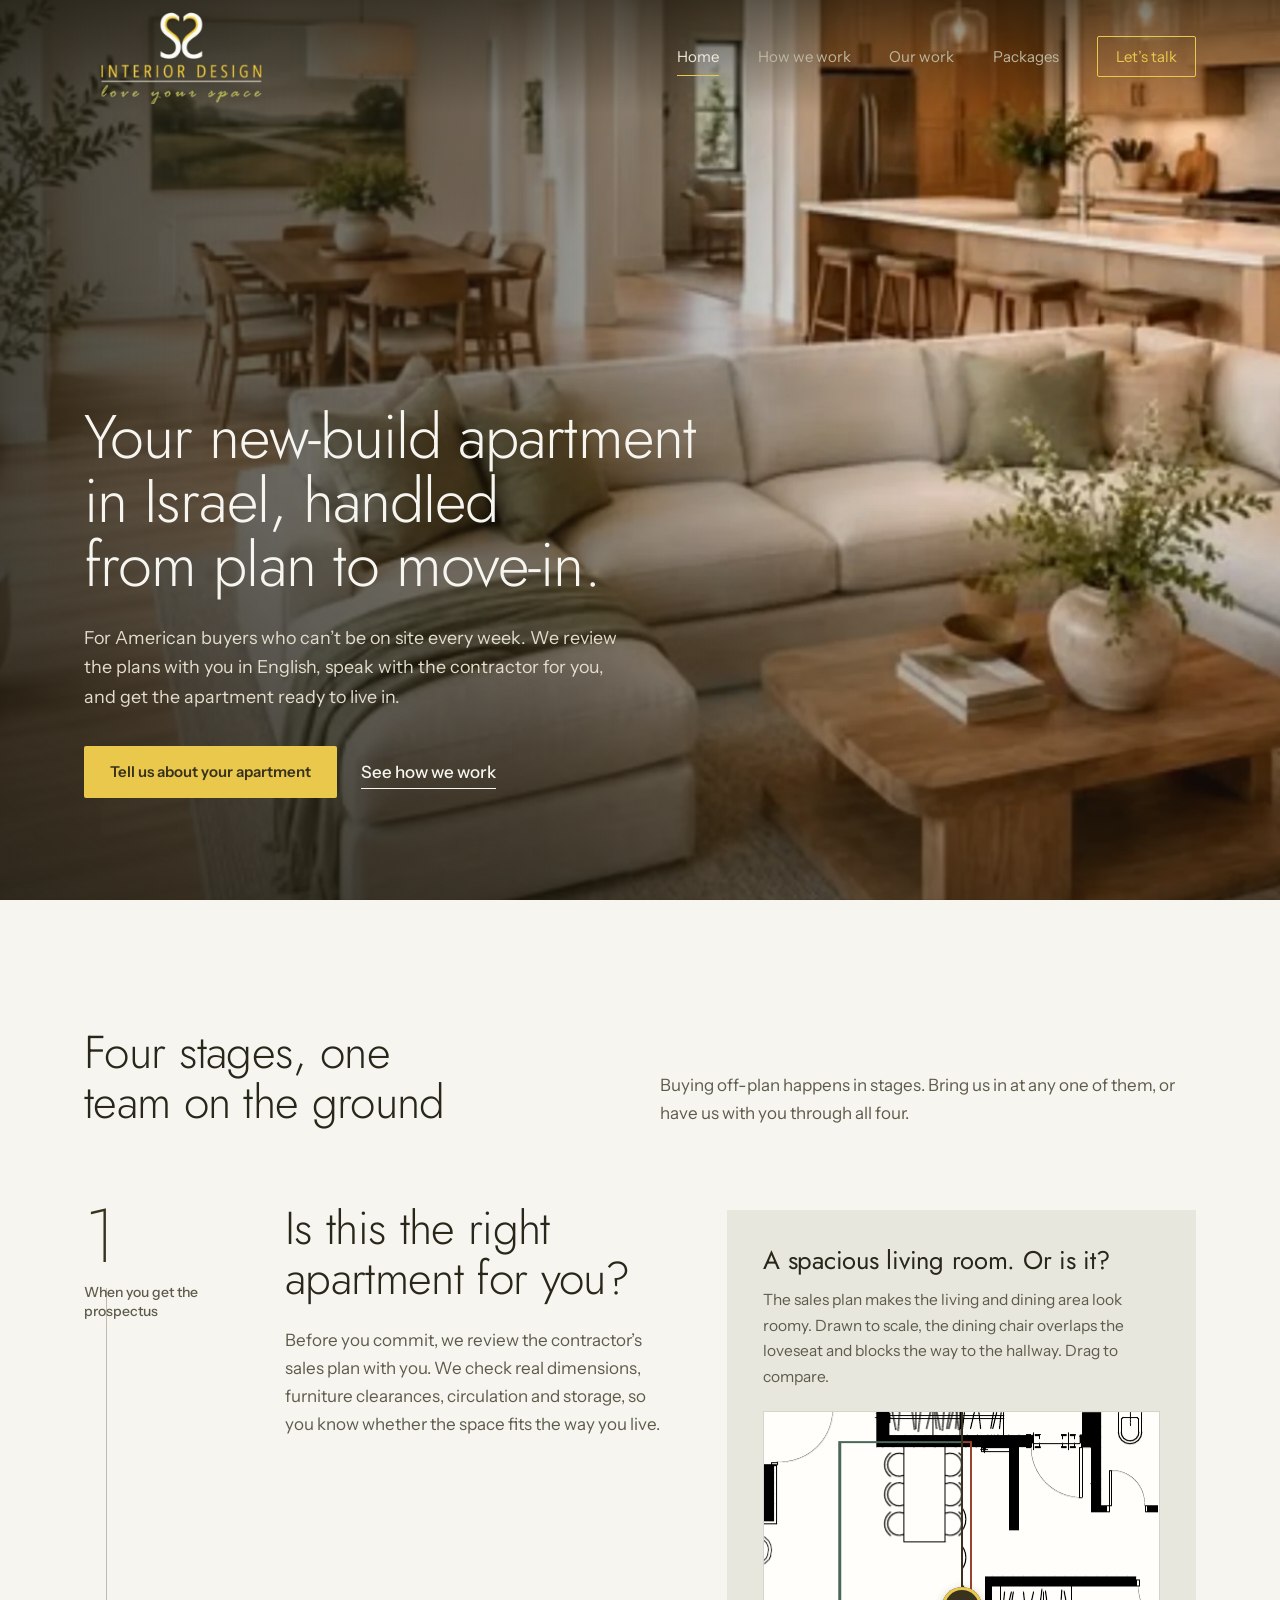
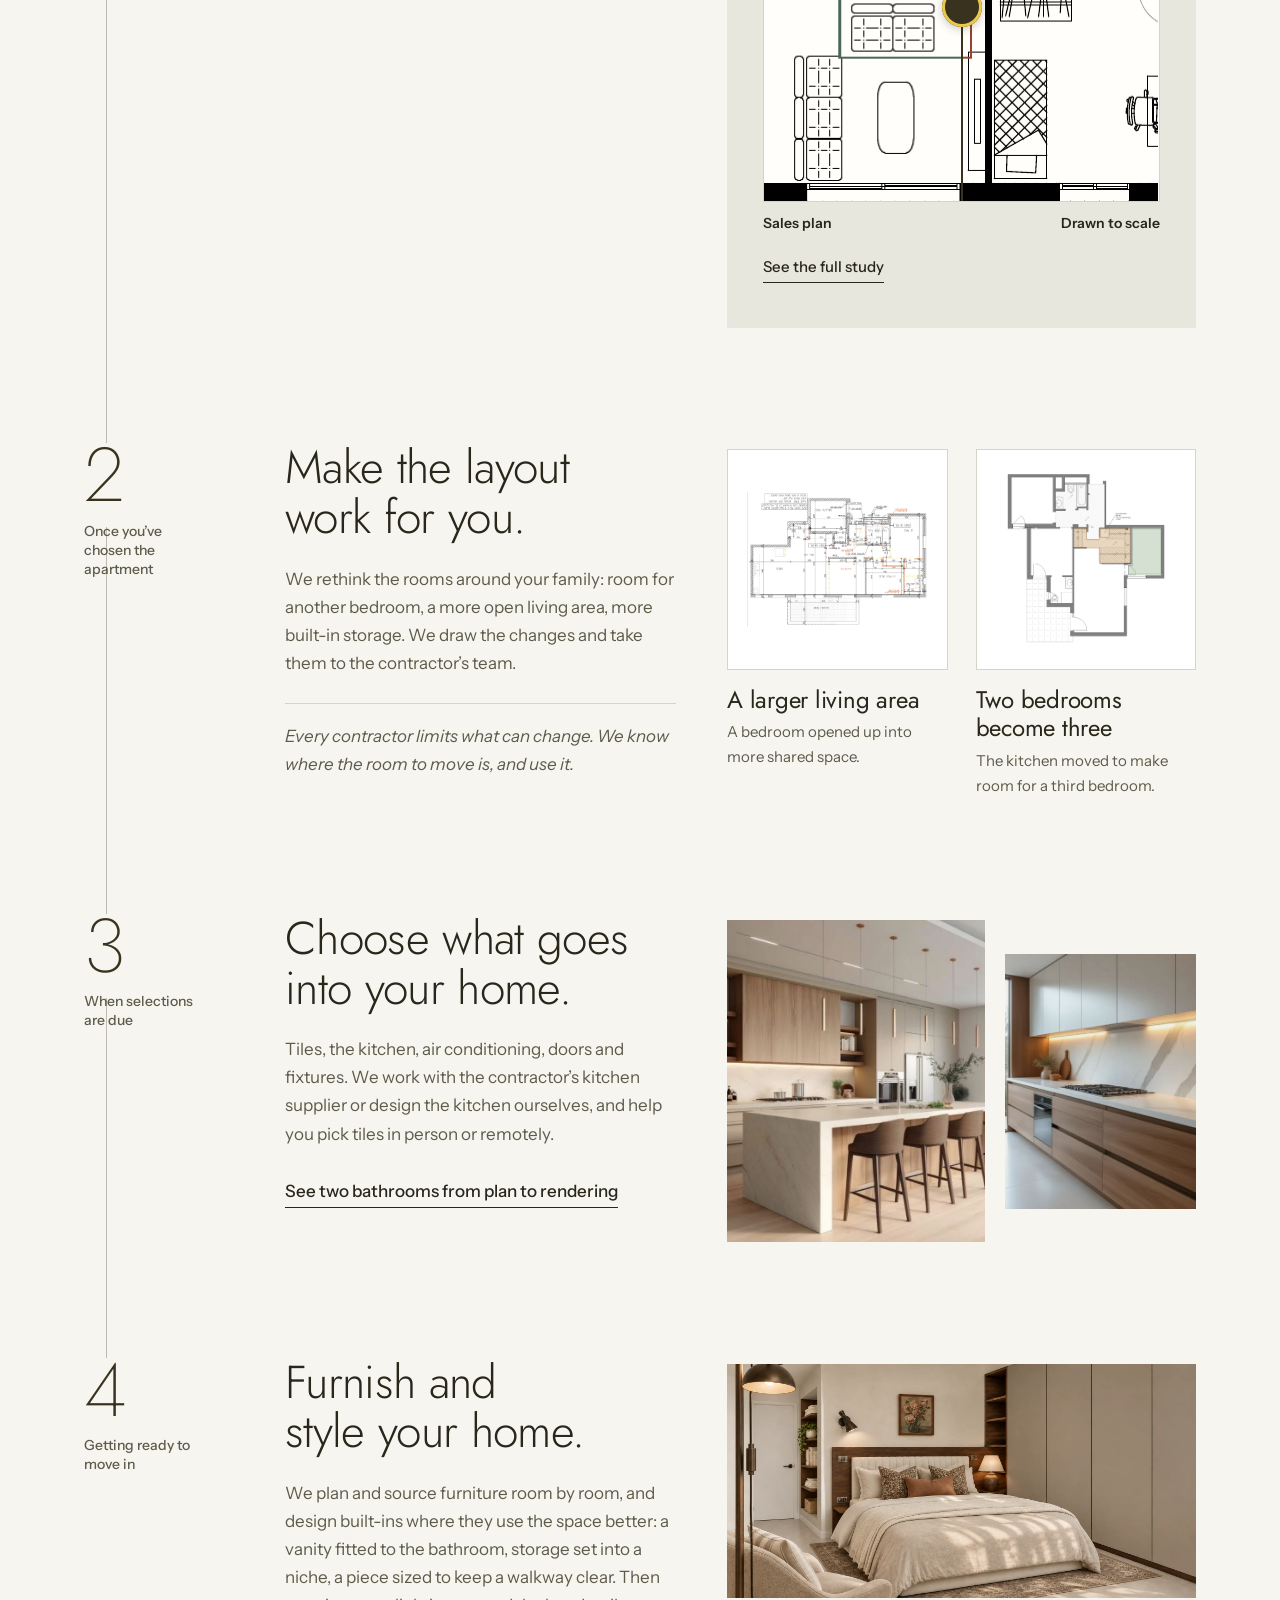
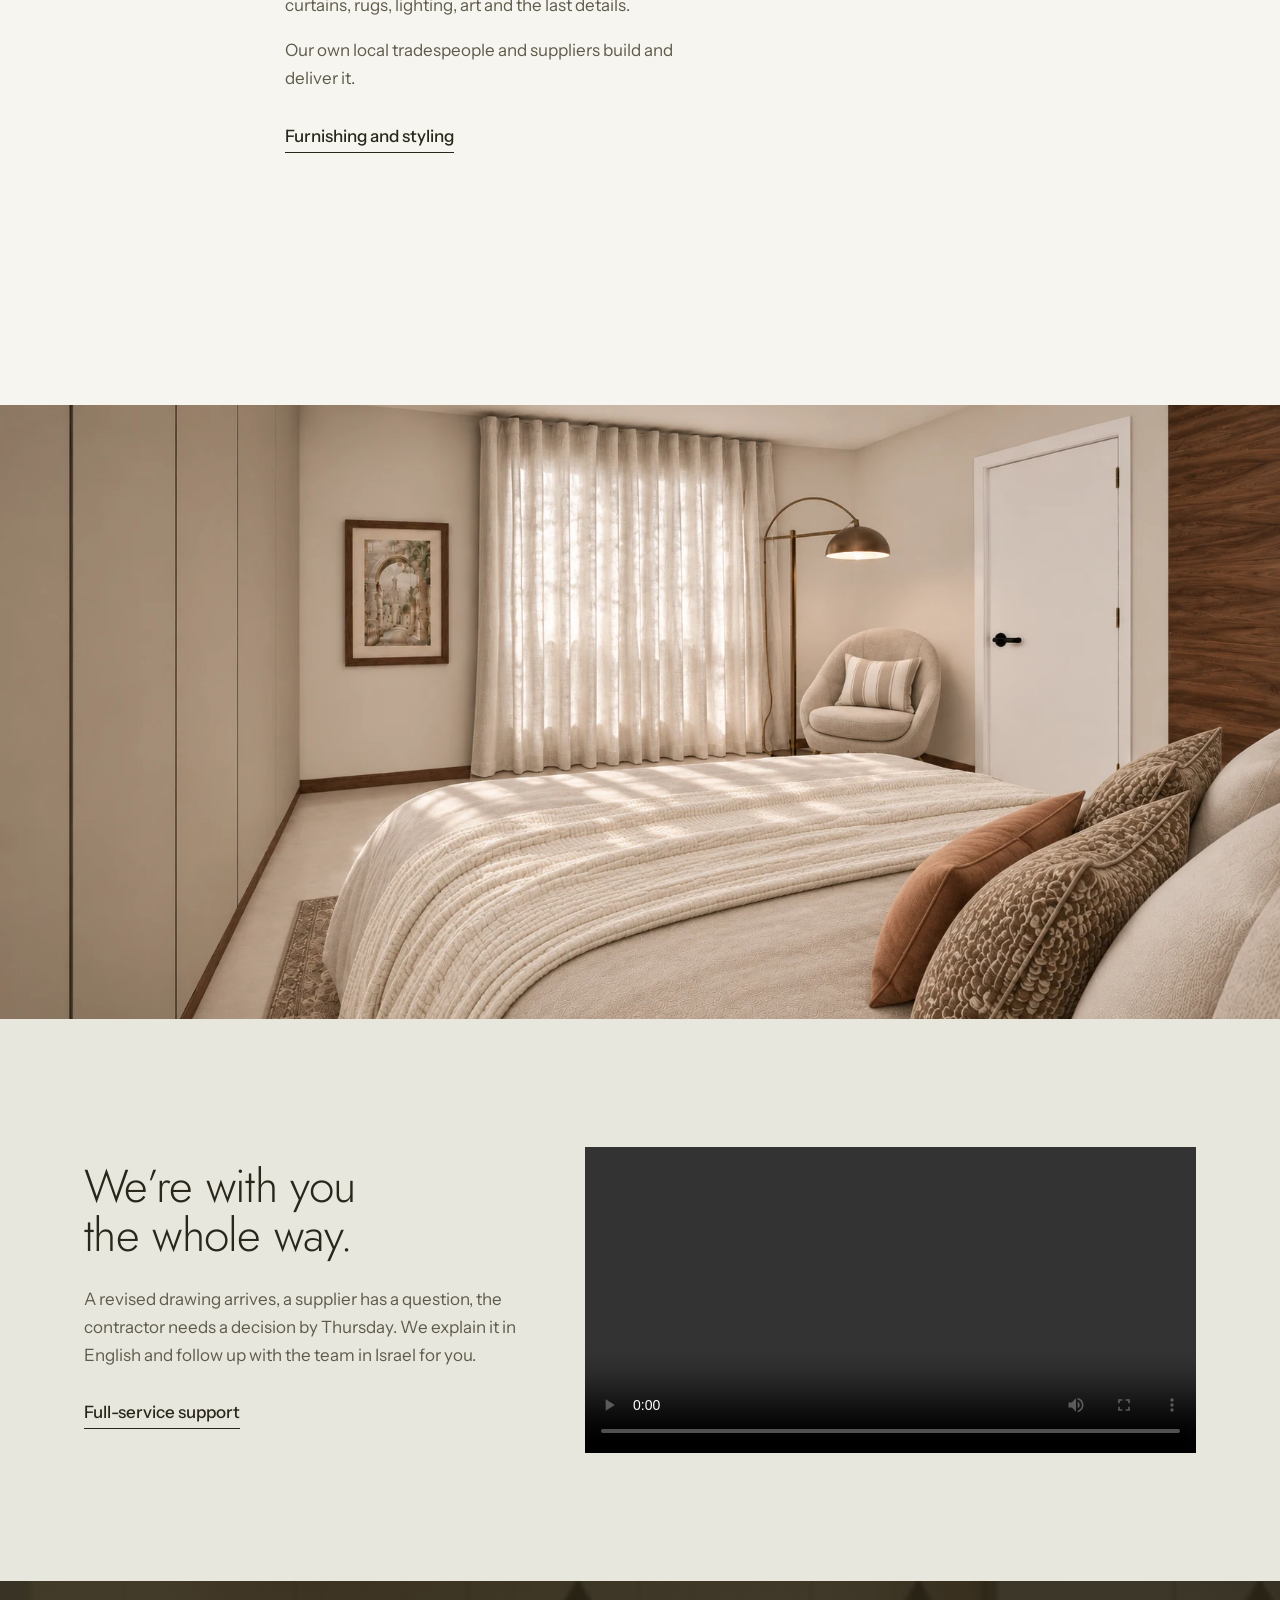
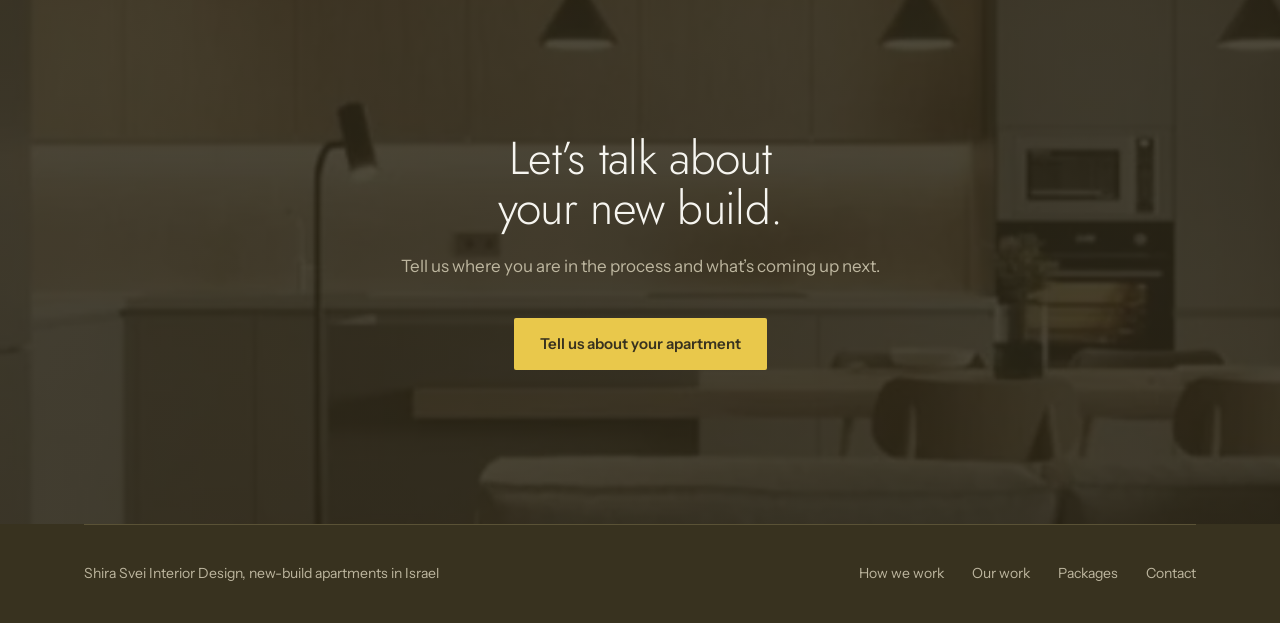
==== site/index.html @ 4e13938a "Add redesigned Shira Svei Interior Design website Static multi-page site with shared CSS/JS, local i" ====
<!doctype html>
<html lang="en">
<head>
<meta charset="utf-8">
<meta name="viewport" content="width=device-width, initial-scale=1">
<title>Shira Svei Interior Design | New-build apartments in Israel</title>
<meta name="description" content="Design support for American buyers of new-build apartments in Israel: plan review, layout changes, selections and furnishing, in English.">
<meta name="theme-color" content="#38321f">
<meta property="og:title" content="Shira Svei Interior Design | New-build apartments in Israel">
<meta property="og:description" content="Design support for American buyers of new-build apartments in Israel: plan review, layout changes, selections and furnishing, in English.">
<link rel="icon" href="img/logo.png">
<meta property="og:image" content="img/open-living.webp">
<link rel="preconnect" href="https://fonts.googleapis.com">
<link rel="preconnect" href="https://fonts.gstatic.com" crossorigin>
<link href="https://fonts.googleapis.com/css2?family=Jost:wght@200;300;400&family=Instrument+Sans:wght@400;500;600&display=swap" rel="stylesheet">
<link rel="stylesheet" href="css/site.css">
</head>
<body>
<a class="skip" href="#main">Skip to content</a>
<header class="top over">
  <div class="wrap">
    <a class="brand" href="index.html" aria-label="Shira Svei Interior Design, home">
      <img src="img/logo.png" alt="Shira Svei Interior Design: love your space" width="936" height="460">
    </a>
    <nav class="nav" aria-label="Main">
      <button class="menu-btn" type="button" aria-expanded="false" aria-controls="menu">Menu</button>
      <ul id="menu"><li><a href="index.html" aria-current="page">Home</a></li><li><a href="process.html">How we work</a></li><li><a href="work.html">Our work</a></li><li><a href="packages.html">Packages</a></li><li><a class="nav-cta" href="contact.html">Let’s talk</a></li></ul>
    </nav>
  </div>
</header>
<main id="main">
<section class="home-hero">
  <img class="bg" src="img/open-living.webp" alt="Living room opening onto a dining area and wood kitchen" width="1250" height="1284" fetchpriority="high">
  <div class="wrap">
    <div class="copy enter">
      <h1>Your new&#8209;build apartment in Israel, handled from plan to move&#8209;in.</h1>
      <p class="lede">For American buyers who can’t be on site every week. We review the plans with you in English, speak with the contractor for you, and get the apartment ready to live in.</p>
      <div class="actions">
        <a class="btn btn-brass" href="contact.html">Tell us about your apartment</a>
        <a class="link" href="#stages">See how we work</a>
      </div>
    </div>
  </div>
</section>

<section class="section" id="stages">
  <div class="wrap">
    <div class="section-head">
      <h2>Four stages, one team on the ground</h2>
      <p>Buying off-plan happens in stages. Bring us in at any one of them, or have us with you through all four.</p>
    </div>

    <article class="stage">
      <div class="stage-mark" aria-hidden="true">1<small>When you get the prospectus</small></div>
      <div class="stage-text">
        <p class="when">When you get the prospectus</p>
        <h2>Is this the right apartment for you?</h2>
        <p>Before you commit, we review the contractor’s sales plan with you. We check real dimensions, furniture clearances, circulation and storage, so you know whether the space fits the way you live.</p>
      </div>
      <div class="stage-media">
        <div class="compare-card">
          <h3>A spacious living room. Or is it?</h3>
          <p>The sales plan makes the living and dining area look roomy. Drawn to scale, the dining chair overlaps the loveseat and blocks the way to the hallway. Drag to compare.</p>
          <div class="compare" style="aspect-ratio:394/388">
  <img src="img/living-area-sales.webp" alt="Sales plan showing an apparent gap between the dining table and loveseat">
  <div class="after"><img src="img/living-area-scaled.webp" alt="The same plan with furniture drawn to scale: the dining chair overlaps the loveseat"></div>
  <div class="handle"></div>
  <input type="range" min="0" max="100" value="50" aria-label="Compare the sales plan with furniture drawn to scale">
</div>
          <div class="compare-labels"><span><b>Sales plan</b></span><span><b>Drawn to scale</b></span></div>
          <a class="link" href="projects/furniture-study.html">See the full study</a>
        </div>
      </div>
    </article>

    <article class="stage">
      <div class="stage-mark" aria-hidden="true">2<small>Once you’ve chosen the apartment</small></div>
      <div class="stage-text">
        <p class="when">Once you’ve chosen the apartment</p>
        <h2>Make the layout work for you.</h2>
        <p>We rethink the rooms around your family: room for another bedroom, a more open living area, more built-in storage. We draw the changes and take them to the contractor’s team.</p>
        <p class="note">Every contractor limits what can change. We know where the room to move is, and use it.</p>
      </div>
      <div class="stage-media pair">
        <a href="projects/apartment-layout.html">
          <div class="plan-frame"><img src="img/apartment-revised-sm.webp" alt="Revised plan with the former bedroom opened into the living area" loading="lazy"></div>
          <h3>A larger living area</h3><p>A bedroom opened up into more shared space.</p>
        </a>
        <a href="projects/jerusalem-heights.html">
          <div class="plan-frame"><img src="img/jh-plan-updated-sm.webp" alt="Revised plan showing the moved kitchen and a new third bedroom" loading="lazy"></div>
          <h3>Two bedrooms become three</h3><p>The kitchen moved to make room for a third bedroom.</p>
        </a>
      </div>
    </article>

    <article class="stage">
      <div class="stage-mark" aria-hidden="true">3<small>When selections are due</small></div>
      <div class="stage-text">
        <p class="when">When selections are due</p>
        <h2>Choose what goes into your home.</h2>
        <p>Tiles, the kitchen, air conditioning, doors and fixtures. We work with the contractor’s kitchen supplier or design the kitchen ourselves, and help you pick tiles in person or remotely.</p>
        <a class="link" href="projects/bathrooms.html">See two bathrooms from plan to rendering</a>
      </div>
      <div class="stage-media photo-pair">
        <img src="img/island.webp" alt="Stone kitchen island with wood cabinetry and slim pendant lights" width="602" height="774" loading="lazy">
        <img src="img/backsplash.webp" alt="Wood kitchen cabinetry and a lit stone backsplash" width="834" height="1152" loading="lazy">
      </div>
    </article>

    <article class="stage">
      <div class="stage-mark" aria-hidden="true">4<small>Getting ready to move in</small></div>
      <div class="stage-text">
        <p class="when">Getting ready to move in</p>
        <h2>Furnish and style your home.</h2>
        <p>We plan and source furniture room by room, and design built-ins where they use the space better: a vanity fitted to the bathroom, storage set into a niche, a piece sized to keep a walkway clear. Then curtains, rugs, lighting, art and the last details.</p>
        <p>Our own local tradespeople and suppliers build and deliver it.</p>
        <a class="link" href="packages.html#furnishing">Furnishing and styling</a>
      </div>
      <div class="stage-media wide-stack">
        <img src="img/primary-bedroom-walnut.webp" alt="Bedroom rendering with walnut built-ins, a recessed bookshelf and floral pillows" width="1754" height="897" loading="lazy">
      </div>
    </article>
  </div>
</section>

<div class="band"><img src="img/primary-bedroom-linen.webp" alt="Bedroom with linen curtains, fitted wardrobes and a reading chair" width="1756" height="895" loading="lazy"></div>

<section class="section stone film">
  <div class="wrap split">
    <div>
      <h2>We’re with you the whole way.</h2>
      <p style="margin-top:24px" class="muted">A revised drawing arrives, a supplier has a question, the contractor needs a decision by Thursday. We explain it in English and follow up with the team in Israel for you.</p>
      <a class="link" href="packages.html#full-service">Full-service support</a>
    </div>
    <video controls preload="metadata" playsinline aria-label="Film: buying an apartment on paper">
      <source src="film.mp4#t=0.5" type="video/mp4">
    </video>
  </div>
</section>
<section class="cta dark">
  <div class="wrap">
    <h2>Let’s talk about your new build.</h2>
    <p>Tell us where you are in the process and what’s coming up next.</p>
    <a class="btn btn-brass" href="contact.html">Tell us about your apartment</a>
  </div>
</section>
</main>
<footer class="site-foot dark">
  <div class="wrap">
    <span>Shira Svei Interior Design, new-build apartments in Israel</span>
    <nav aria-label="Footer">
      <a href="process.html">How we work</a>
      <a href="work.html">Our work</a>
      <a href="packages.html">Packages</a>
      <a href="contact.html">Contact</a>
    </nav>
  </div>
</footer>
<script src="js/site.js"></script>
</body>
</html>
---- site/css/site.css ----
:root{
  --olive:#38321f;
  --olive-2:#463f29;
  --olive-line:#5a5236;
  --brass:#e9c84b;
  --brass-hi:#f3d867;
  --sage:#a9c06a;
  --stone:#e8e7de;
  --stone-line:#d6d4c8;
  --paper:#f6f5f0;
  --ink:#29261a;
  --muted:#5f5b4b;
  --on-dark:#efeadb;
  --on-dark-muted:#bdb69f;
  --display:"Jost","Futura",sans-serif;
  --body:"Instrument Sans",system-ui,sans-serif;
  --gutter:clamp(16px,5vw,72px);
  --max:1240px;
  --section:clamp(72px,10vw,136px);
  color-scheme:light;
}
*{box-sizing:border-box}
html{scroll-behavior:smooth;scrollbar-color:var(--olive-line) var(--stone)}
@media (prefers-reduced-motion:reduce){html{scroll-behavior:auto}*,*::before,*::after{animation:none!important;transition:none!important}}
body{margin:0;background:var(--paper);color:var(--ink);font:400 17px/1.65 var(--body);-webkit-font-smoothing:antialiased;caret-color:var(--olive)}
::selection{background:var(--brass);color:var(--olive)}
img,video{display:block;max-width:100%;height:auto}
a{color:inherit;text-underline-offset:.22em}
:focus-visible{outline:2px solid var(--brass);outline-offset:3px}
.on-paper :focus-visible,main :focus-visible{outline-color:var(--olive)}
.dark :focus-visible{outline-color:var(--brass)}
.wrap{max-width:var(--max);margin:0 auto;padding:0 var(--gutter)}
.skip{position:absolute;left:var(--gutter);top:-60px;background:var(--brass);color:var(--olive);padding:10px 16px;z-index:20;text-decoration:none;font-weight:600}
.skip:focus{top:12px}

h1,h2,h3{font-family:var(--display);font-weight:300;letter-spacing:-.015em;margin:0;text-wrap:balance}
h1{font-size:clamp(40px,5vw,76px);line-height:1.04}
h2{font-size:clamp(32px,3.6vw,52px);line-height:1.08}
h3{font-size:clamp(22px,2vw,27px);font-weight:400;line-height:1.2;letter-spacing:-.01em}
p{margin:0 0 1em;max-width:62ch}
ul{margin:0;padding:0}

.dark{background:var(--olive);color:var(--on-dark)}
.dark h1,.dark h2{color:var(--paper)}
.dark p{color:var(--on-dark-muted)}
.stone{background:var(--stone)}
.muted{color:var(--muted)}

/* buttons and links */
.btn{display:inline-flex;align-items:center;justify-content:center;min-height:52px;font:600 15px/1.2 var(--body);text-decoration:none;padding:15px 26px;border-radius:2px;border:0;cursor:pointer;transition:background .2s,color .2s,transform .1s}
.btn:active{transform:translateY(1px)}
.btn-brass{background:var(--brass);color:var(--olive)}
.btn-brass:hover{background:var(--brass-hi)}
.btn-olive{background:var(--olive);color:var(--paper)}
.btn-olive:hover{background:var(--olive-2)}
.link{display:inline-block;font-weight:500;text-decoration:none;background:linear-gradient(currentColor,currentColor) 0 calc(100% - 9px)/100% 1px no-repeat;padding:12px 0;transition:background-size .25s,color .2s}
.link:hover{background-image:linear-gradient(var(--brass),var(--brass));background-size:100% 2px}
.dark .link:hover{color:var(--brass)}
.actions{display:flex;flex-wrap:wrap;gap:24px;align-items:center}

/* header */
.top{background:var(--olive);color:var(--on-dark);position:relative;z-index:5}
.top .wrap{display:flex;align-items:center;justify-content:space-between;height:112px}
.brand{display:flex;align-items:center;height:100%}
.brand img{height:96px;width:auto}
.nav ul{display:flex;gap:clamp(16px,3vw,40px);list-style:none;align-items:center}
.nav a{text-decoration:none;font-size:15px;color:var(--on-dark-muted);padding:10px 0}
.nav a:hover,.nav a[aria-current]{color:var(--on-dark)}
.nav a[aria-current]{background:linear-gradient(var(--brass),var(--brass)) 0 100%/100% 1px no-repeat}
.nav .nav-cta{color:var(--brass);border:1px solid var(--brass);padding:10px 18px;border-radius:2px;background:none}
.nav .nav-cta:hover{background:var(--brass);color:var(--olive)}
.menu-btn{display:none;background:none;border:1px solid var(--olive-line);color:var(--on-dark);font:500 15px var(--body);padding:10px 16px;min-height:44px;border-radius:2px;cursor:pointer}
@media (max-width:760px){
  .top .wrap{height:88px}
  .brand img{height:70px}
  .menu-btn{display:block}
  .nav ul{display:none;position:absolute;left:0;right:0;top:100%;background:var(--olive);flex-direction:column;align-items:stretch;gap:0;padding:8px var(--gutter) 24px;border-top:1px solid var(--olive-line)}
  .nav.open ul{display:flex}
  .nav a{display:block;padding:14px 0;font-size:18px;border-bottom:1px solid var(--olive-line);background:none}
  .nav .nav-cta{margin-top:16px;text-align:center;border-bottom:1px solid var(--brass)}
}

/* page hero (inner pages) */
.page-hero{padding:clamp(48px,7vw,104px) 0 clamp(56px,8vw,112px)}
.page-hero .wrap{display:grid;grid-template-columns:minmax(0,7fr) minmax(0,5fr);gap:clamp(32px,5vw,80px);align-items:end}
.page-hero .lede{font-size:clamp(17px,1.4vw,19px);margin:28px 0 0;max-width:54ch}
.page-hero.has-photo{padding-bottom:0}
.hero-visual{align-self:end}
.hero-visual img{width:100%;aspect-ratio:4/3;object-fit:cover}
.hero-visual.plan img{object-fit:contain;background:#fff;padding:clamp(10px,1.5vw,18px)}
.page-hero.has-photo .wrap{align-items:stretch}
.page-hero.has-photo .copy{padding-bottom:clamp(56px,8vw,112px)}
.hero-photo{position:relative;min-height:380px}
.hero-photo img{position:absolute;inset:0;width:100%;height:100%;object-fit:cover}
.hero-photo::before{content:"";position:absolute;left:-18px;top:0;bottom:0;width:1px;background:var(--brass);transform-origin:top;animation:draw 1.1s .3s cubic-bezier(.6,0,.2,1) both}
.crumb{font-size:14px;margin:0 0 28px;color:var(--on-dark-muted)}
.crumb a{text-decoration:none;color:var(--on-dark)}
.crumb a:hover{color:var(--brass)}
@media (max-width:860px){
  .page-hero .wrap{grid-template-columns:1fr}
  .page-hero.has-photo .copy{padding-bottom:0}
  .hero-photo{min-height:0;aspect-ratio:4/3;margin:0 calc(var(--gutter)*-1)}
  .hero-photo::before{display:none}
}

/* load moment: the hero only */
@keyframes rise{from{opacity:0;transform:translateY(14px)}to{opacity:1;transform:none}}
@keyframes draw{from{transform:scaleY(0)}to{transform:scaleY(1)}}
.enter>*{animation:rise .8s cubic-bezier(.2,.7,.2,1) both}
.enter>*:nth-child(2){animation-delay:.12s}
.enter>*:nth-child(3){animation-delay:.24s}
.enter>*:nth-child(4){animation-delay:.36s}

/* sections */
.section{padding:var(--section) 0}
.section-head{display:grid;grid-template-columns:1fr 1fr;gap:24px 40px;align-items:end;margin-bottom:clamp(40px,6vw,80px)}
.section-head p{color:var(--muted);margin:0}
.dark .section-head p{color:var(--on-dark-muted)}
@media (max-width:860px){.section-head{grid-template-columns:1fr}}
.split{display:grid;grid-template-columns:minmax(0,5fr) minmax(0,7fr);gap:clamp(32px,5vw,80px);align-items:center}
.split.flip{grid-template-columns:minmax(0,7fr) minmax(0,5fr)}
@media (max-width:860px){.split,.split.flip{grid-template-columns:1fr}}

/* plan compare slider */
.compare{position:relative;background:#fff;user-select:none;overflow:hidden;--pos:50%;border:1px solid var(--stone-line)}
.compare img{width:100%;height:100%;object-fit:contain;background:#fff}
.compare .after{position:absolute;inset:0;clip-path:inset(0 0 0 var(--pos))}
.compare .handle{position:absolute;top:0;bottom:0;left:var(--pos);width:2px;background:var(--olive);transform:translateX(-1px);pointer-events:none}
.compare .handle::after{content:"";position:absolute;top:50%;left:50%;width:40px;height:40px;border-radius:50%;background:var(--olive);transform:translate(-50%,-50%);box-shadow:0 0 0 3px var(--brass) inset,0 2px 8px rgba(41,38,26,.25)}
.compare input{position:absolute;inset:0;width:100%;height:100%;opacity:0;cursor:ew-resize;margin:0}
.compare:has(input:focus-visible){outline:2px solid var(--olive);outline-offset:3px}
.compare-labels{display:flex;justify-content:space-between;gap:16px;font-size:14px;color:var(--muted);margin-top:10px}
.compare-labels b{color:var(--ink);font-weight:600;display:block}

/* figures and lightbox triggers */
figure{margin:0}
figcaption{font-size:14px;color:var(--muted);margin-top:10px;max-width:52ch}
figcaption b{color:var(--ink);font-weight:600;display:block}
.zoom{display:block;cursor:zoom-in;overflow:hidden;background:#fff}
.zoom img{transition:transform .5s cubic-bezier(.2,.7,.2,1);width:100%}
.zoom:hover img{transform:scale(1.025)}
.plan-frame{background:#fff;border:1px solid var(--stone-line);padding:clamp(10px,1.5vw,20px)}
.plan-frame img{width:100%;height:100%;object-fit:contain}
dialog.lightbox{border:0;padding:0;background:transparent;max-width:min(94vw,1500px);max-height:94vh}
dialog.lightbox::backdrop{background:rgba(32,29,18,.92)}
dialog.lightbox img{max-width:min(94vw,1500px);max-height:86vh;width:auto;background:#fff}
dialog.lightbox p{color:var(--on-dark);font-size:15px;margin:12px 0 0}
dialog.lightbox button{position:fixed;top:16px;right:16px;min-height:44px;background:var(--olive);color:var(--paper);border:1px solid var(--olive-line);font:500 15px var(--body);padding:10px 18px;cursor:pointer;border-radius:2px}
dialog.lightbox[open]{animation:rise .3s cubic-bezier(.2,.7,.2,1)}

/* list with rules */
.ticks{list-style:none}
.ticks li{position:relative;padding:14px 0 14px 30px;border-top:1px solid var(--stone-line)}
.ticks li:last-child{border-bottom:1px solid var(--stone-line)}
.ticks li::before{content:"";position:absolute;left:2px;top:26px;width:14px;height:1px;background:var(--olive)}
.dark .ticks li{border-color:var(--olive-line)}
.dark .ticks li::before{background:var(--brass)}

/* closing band */
.cta{padding:clamp(96px,12vw,170px) 0;text-align:center;background:linear-gradient(rgba(44,39,24,.84),rgba(44,39,24,.84)),url(../img/evening-kitchen.webp) center 40%/cover}
.cta h2{margin:0 auto 18px;max-width:16ch}
.cta p{margin:0 auto 38px}
.site-foot{font-size:14px}
.site-foot .wrap{display:flex;flex-wrap:wrap;justify-content:space-between;align-items:center;gap:12px 32px;padding-top:28px;padding-bottom:28px;color:var(--on-dark-muted);background:linear-gradient(var(--olive-line),var(--olive-line)) var(--gutter) 0/calc(100% - 2*var(--gutter)) 1px no-repeat}
.site-foot nav{display:flex;flex-wrap:wrap;gap:8px 28px}
.site-foot a{text-decoration:none;padding:10px 0}
.site-foot a:hover{color:var(--brass)}

/* ---------- home ---------- */
.top.over{position:absolute;left:0;right:0;top:0;background:linear-gradient(rgba(28,25,15,.6),rgba(28,25,15,0))}
.top.over .nav ul{background:transparent}
.home-hero{position:relative;min-height:min(100svh,960px);display:flex;align-items:flex-end;background:var(--olive);color:var(--paper);overflow:hidden}
.home-hero .bg{position:absolute;inset:0;width:100%;height:100%;object-fit:cover;object-position:50% 62%;animation:settle 1.6s cubic-bezier(.2,.7,.2,1) both}
.home-hero::after{content:"";position:absolute;inset:0;background:linear-gradient(90deg,rgba(28,25,15,.8) 0%,rgba(28,25,15,.5) 42%,rgba(28,25,15,0) 72%),linear-gradient(0deg,rgba(28,25,15,.55) 0%,rgba(28,25,15,0) 45%)}
.home-hero .wrap{position:relative;z-index:1;width:100%;padding-top:180px;padding-bottom:clamp(56px,8vw,112px)}
.home-hero .copy{max-width:640px}
.home-hero h1{color:var(--paper)}
.home-hero .lede{color:#e3ddcb;font-size:clamp(17px,1.4vw,19px);margin:26px 0 34px;max-width:46ch}
.home-hero .link{color:var(--paper)}
@keyframes settle{from{transform:scale(1.06)}to{transform:none}}
@media (max-width:760px){
  .top.over .nav.open ul{background:var(--olive)}
  .home-hero{min-height:92svh}
  .home-hero::after{background:linear-gradient(0deg,rgba(28,25,15,.9) 0%,rgba(28,25,15,.55) 55%,rgba(28,25,15,.25) 100%)}
}
.band{height:clamp(300px,48vw,680px);overflow:hidden}
.band img{width:100%;height:100%;object-fit:cover}

.stage{display:grid;grid-template-columns:150px minmax(0,5fr) minmax(0,6fr);gap:0 clamp(24px,4vw,64px);position:relative;padding-bottom:clamp(72px,9vw,128px)}
.stage-mark{position:relative;font-family:var(--display);font-weight:200;font-size:76px;line-height:.85;color:var(--olive)}
.stage-mark::after{content:"";position:absolute;left:22px;top:84px;bottom:calc(clamp(72px,9vw,128px)*-1);width:1px;background:var(--olive-line);opacity:.35}
.stage:last-child .stage-mark::after{display:none}
.stage-mark small{display:block;font:500 14px/1.35 var(--body);color:var(--muted);margin-top:14px;max-width:13ch}
.stage-text h2{margin-bottom:22px}
.stage-text p{color:var(--muted)}
.stage-media{padding-top:6px}
.note{border-top:1px solid var(--stone-line);padding-top:18px;margin-top:26px;font-style:italic}
@media (max-width:960px){
  .stage{grid-template-columns:64px minmax(0,1fr)}
  .stage-mark{font-size:52px}
  .stage-mark::after{top:60px;left:14px}
  .stage-mark small{display:none}
  .stage-text .when{display:block}
  .stage-media{grid-column:2;margin-top:32px}
}
@media (max-width:600px){.stage-media{grid-column:1/-1}}
.when{display:none;font-size:14px;color:var(--muted);margin:0 0 10px;font-weight:500}

.compare-card{background:var(--stone);padding:clamp(20px,3vw,36px)}
.compare-card h3{margin-bottom:10px}
.compare-card>p{color:var(--muted);font-size:15.5px}
.compare-card .compare{margin-top:22px;aspect-ratio:394/388}
.compare-card .link{margin-top:8px;font-size:15px}

.pair{display:grid;grid-template-columns:1fr 1fr;gap:clamp(16px,2.4vw,28px)}
.pair a{text-decoration:none;display:block}
.pair .plan-frame{aspect-ratio:1/1;transition:border-color .2s}
.pair a:hover .plan-frame{border-color:var(--olive)}
.pair h3{font-size:24px;margin:16px 0 6px}
.pair p{font-size:15px;color:var(--muted);margin:0}
@media (max-width:520px){.pair{grid-template-columns:1fr}}

.photo-pair{display:grid;grid-template-columns:1.15fr .85fr;gap:clamp(12px,1.6vw,20px);align-items:start}
.photo-pair img{width:100%;object-fit:cover}
.photo-pair img:first-child{aspect-ratio:4/5}
.photo-pair img:last-child{aspect-ratio:3/4;margin-top:18%}
.wide-stack{display:grid;gap:clamp(12px,1.6vw,20px)}
.wide-stack img{width:100%;aspect-ratio:2/1;object-fit:cover}

.film video{width:100%;background:var(--olive)}

/* ---------- process ---------- */
.rail{display:grid;grid-template-columns:repeat(4,1fr);gap:0;list-style:none;border-top:1px solid var(--olive)}
.rail li{position:relative;padding:28px clamp(16px,2vw,28px) 0 0}
.rail li::before{content:"";position:absolute;left:0;top:-7px;width:1px;height:13px;background:var(--olive)}
.rail .n{font-family:var(--display);font-weight:200;font-size:56px;line-height:1;color:var(--olive);display:block}
.rail .t{font-size:14px;color:var(--muted);font-weight:500;display:block;margin:10px 0 6px}
.rail h3{margin-bottom:12px}
.rail p{font-size:15.5px;color:var(--muted)}
@media (max-width:900px){.rail{grid-template-columns:1fr 1fr;row-gap:40px}}
@media (max-width:520px){.rail{grid-template-columns:1fr;border-top:0;border-left:1px solid var(--olive);padding-left:24px}.rail li{padding:0 0 8px}.rail li::before{left:-31px;top:18px;width:13px;height:1px}}
.aside-line{margin-top:clamp(40px,5vw,64px);font-family:var(--display);font-size:clamp(22px,2.2vw,28px);line-height:1.3;color:var(--olive);max-width:40ch}

.compare-us{display:grid;grid-template-columns:1fr 1fr;gap:clamp(24px,4vw,56px);margin-top:36px}
.compare-us h3{font-size:22px;margin-bottom:14px}
@media (max-width:600px){.compare-us{grid-template-columns:1fr}}

.options{display:grid;grid-template-columns:repeat(3,1fr);gap:clamp(24px,4vw,56px)}
.options article{border-top:1px solid var(--olive);padding-top:24px}
.options h3{margin-bottom:14px}
.options p{color:var(--muted);font-size:16px}
@media (max-width:860px){.options{grid-template-columns:1fr}}

/* ---------- packages ---------- */
.pkg{display:grid;grid-template-columns:minmax(0,5fr) minmax(0,7fr);gap:clamp(32px,5vw,80px);padding:clamp(48px,6vw,80px) 0;border-top:1px solid var(--stone-line)}
.pkg:first-child{border-top:0;padding-top:0}
.pkg h2{margin-bottom:16px}
.pkg .for{color:var(--muted);font-size:17px}
.pkg .btn{margin-top:28px}
@media (max-width:860px){.pkg{grid-template-columns:1fr;gap:20px}}
.pkg-full{padding:var(--section) 0}
.pkg-full .wrap{display:grid;grid-template-columns:minmax(0,5fr) minmax(0,7fr);gap:clamp(32px,5vw,80px)}
@media (max-width:860px){.pkg-full .wrap{grid-template-columns:1fr;gap:20px}}
.duo{display:grid;grid-template-columns:.75fr 1fr;gap:clamp(12px,1.6vw,20px);align-items:end}
.duo img{width:100%;object-fit:cover}
.duo img:first-child{aspect-ratio:3/5}
.duo img:last-child{aspect-ratio:4/5}

/* ---------- contact ---------- */
.contact-grid{display:grid;grid-template-columns:minmax(0,5fr) minmax(0,7fr);min-height:calc(100vh - 112px)}
.contact-intro{padding:clamp(48px,7vw,96px) clamp(24px,4vw,64px) clamp(48px,7vw,96px) max(var(--gutter),calc((100vw - var(--max))/2 + var(--gutter)))}
.contact-intro .lede{font-size:clamp(17px,1.4vw,19px);margin:28px 0 36px}
.contact-intro img{width:100%;aspect-ratio:4/3;object-fit:cover;margin-top:clamp(32px,4vw,56px)}
.contact-form{padding:clamp(48px,7vw,96px) max(var(--gutter),calc((100vw - var(--max))/2 + var(--gutter))) clamp(48px,7vw,96px) clamp(24px,5vw,80px)}
.contact-form h2{margin-bottom:12px}
.form{display:grid;grid-template-columns:1fr 1fr;gap:22px 24px;margin-top:32px;max-width:680px}
.field{display:flex;flex-direction:column;gap:8px}
.field.full{grid-column:1/-1}
.field label{font-weight:600;font-size:15px}
.field .hint{font-size:14px;color:var(--muted);margin:0}
.field input,.field select,.field textarea{font:400 16px/1.5 var(--body);color:var(--ink);background:#fff;border:1px solid #c9c6b8;border-radius:2px;padding:13px 14px;min-height:50px;width:100%}
.field textarea{min-height:150px;resize:vertical}
.field select{appearance:none;background:#fff url("data:image/svg+xml,%3Csvg xmlns='http://www.w3.org/2000/svg' width='12' height='8' viewBox='0 0 12 8'%3E%3Cpath d='M1 1l5 5 5-5' fill='none' stroke='%2338321f' stroke-width='1.5'/%3E%3C/svg%3E") no-repeat right 14px center;padding-right:40px}
.field input:hover,.field select:hover,.field textarea:hover{border-color:var(--olive-line)}
.field input:focus,.field select:focus,.field textarea:focus{outline:none;border-color:var(--olive);box-shadow:0 0 0 3px rgba(233,200,75,.45)}
.field [aria-invalid=true]{border-color:#9b3b23}
.err{color:#9b3b23;font-size:14px;margin:0;min-height:0}
.form-actions{grid-column:1/-1;display:flex;flex-wrap:wrap;gap:16px 24px;align-items:center;margin-top:6px}
.status{font-size:15px;margin:0;color:var(--olive)}
.preview{grid-column:1/-1;background:var(--stone);padding:20px;white-space:pre-wrap;font:400 15px/1.6 var(--body);margin:0;display:none}
.preview.show{display:block}
@media (max-width:900px){
  .contact-grid{grid-template-columns:1fr;min-height:0}
  .contact-intro,.contact-form{padding-left:var(--gutter);padding-right:var(--gutter)}
}
@media (max-width:560px){.form{grid-template-columns:1fr}.form .btn{width:100%}}

/* ---------- work ---------- */
.work-grid{display:grid;grid-template-columns:repeat(12,1fr);gap:clamp(40px,5vw,72px) clamp(16px,2.4vw,32px)}
.work-grid a{text-decoration:none;display:block;grid-column:span 6}
.work-grid a:nth-child(4n+1){grid-column:span 7}
.work-grid a:nth-child(4n+2){grid-column:span 5}
.work-grid a:nth-child(4n+3){grid-column:span 5}
.work-grid a:nth-child(4n+4){grid-column:span 7}
.work-grid .img{overflow:hidden;background:#fff;border:1px solid var(--stone-line);aspect-ratio:4/3}
.work-grid .img img{width:100%;height:100%;object-fit:cover;transition:transform .5s cubic-bezier(.2,.7,.2,1)}
.work-grid .img.plan img{object-fit:contain;padding:12px}
.work-grid a:hover .img img{transform:scale(1.025)}
.work-grid .kind{display:block;font-size:14px;color:var(--muted);margin:18px 0 6px}
.work-grid h2{font-size:clamp(28px,2.8vw,38px);margin-bottom:10px}
.work-grid p{color:var(--muted);font-size:16px;margin:0}
.work-grid a:hover h2{text-decoration:underline;text-decoration-thickness:1px;text-underline-offset:.15em}
@media (max-width:760px){.work-grid a,.work-grid a:nth-child(n){grid-column:1/-1}}

/* ---------- project pages ---------- */
.proj-body{padding:var(--section) 0}
.proj-body h2{margin-bottom:clamp(28px,3vw,40px)}
.proj-body .block+.block{margin-top:var(--section)}
.big-compare .compare{aspect-ratio:var(--ar,4/3)}
.small-print{font-size:14px;color:var(--muted);margin-top:24px}
.grid-2{display:grid;grid-template-columns:1fr 1fr;gap:clamp(16px,2.4vw,32px)}
@media (max-width:640px){.grid-2{grid-template-columns:1fr}}
.gallery{display:grid;grid-template-columns:repeat(3,1fr);gap:clamp(12px,1.6vw,20px)}
.gallery figure:first-child{grid-column:span 2;grid-row:span 2;display:flex;flex-direction:column}
.gallery figure:first-child .zoom{flex:1}
.gallery figure:first-child img{height:100%}
.gallery img{aspect-ratio:16/9;object-fit:cover}
@media (max-width:760px){.gallery{grid-template-columns:1fr 1fr}.gallery figure:first-child{grid-column:1/-1;grid-row:auto}}
.legend{display:flex;gap:24px;list-style:none;font-size:15px;margin:0 0 20px}
.legend li{display:flex;align-items:center;gap:8px}
.legend i{width:14px;height:14px;display:inline-block;border:1px solid var(--olive)}
.selection{display:grid;grid-template-columns:minmax(0,4fr) minmax(0,3fr) minmax(0,5fr);gap:clamp(16px,2.4vw,32px);align-items:start}
.selection .materials{display:grid;gap:clamp(16px,2.4vw,32px)}
.selection .zoom img{width:100%;object-fit:contain}
@media (max-width:860px){.selection{grid-template-columns:1fr 1fr}.selection .render{grid-column:1/-1;grid-row:1}}
@media (max-width:520px){.selection{grid-template-columns:1fr}}
.bath+.bath{margin-top:var(--section);padding-top:var(--section);border-top:1px solid var(--stone-line)}
.bath header{display:grid;grid-template-columns:1fr 1fr;gap:16px 40px;align-items:end;margin-bottom:clamp(32px,4vw,56px)}
.bath header p{color:var(--muted);margin:0}
@media (max-width:760px){.bath header{grid-template-columns:1fr}}
.home-hero h1{font-size:clamp(40px,4.8vw,70px)}
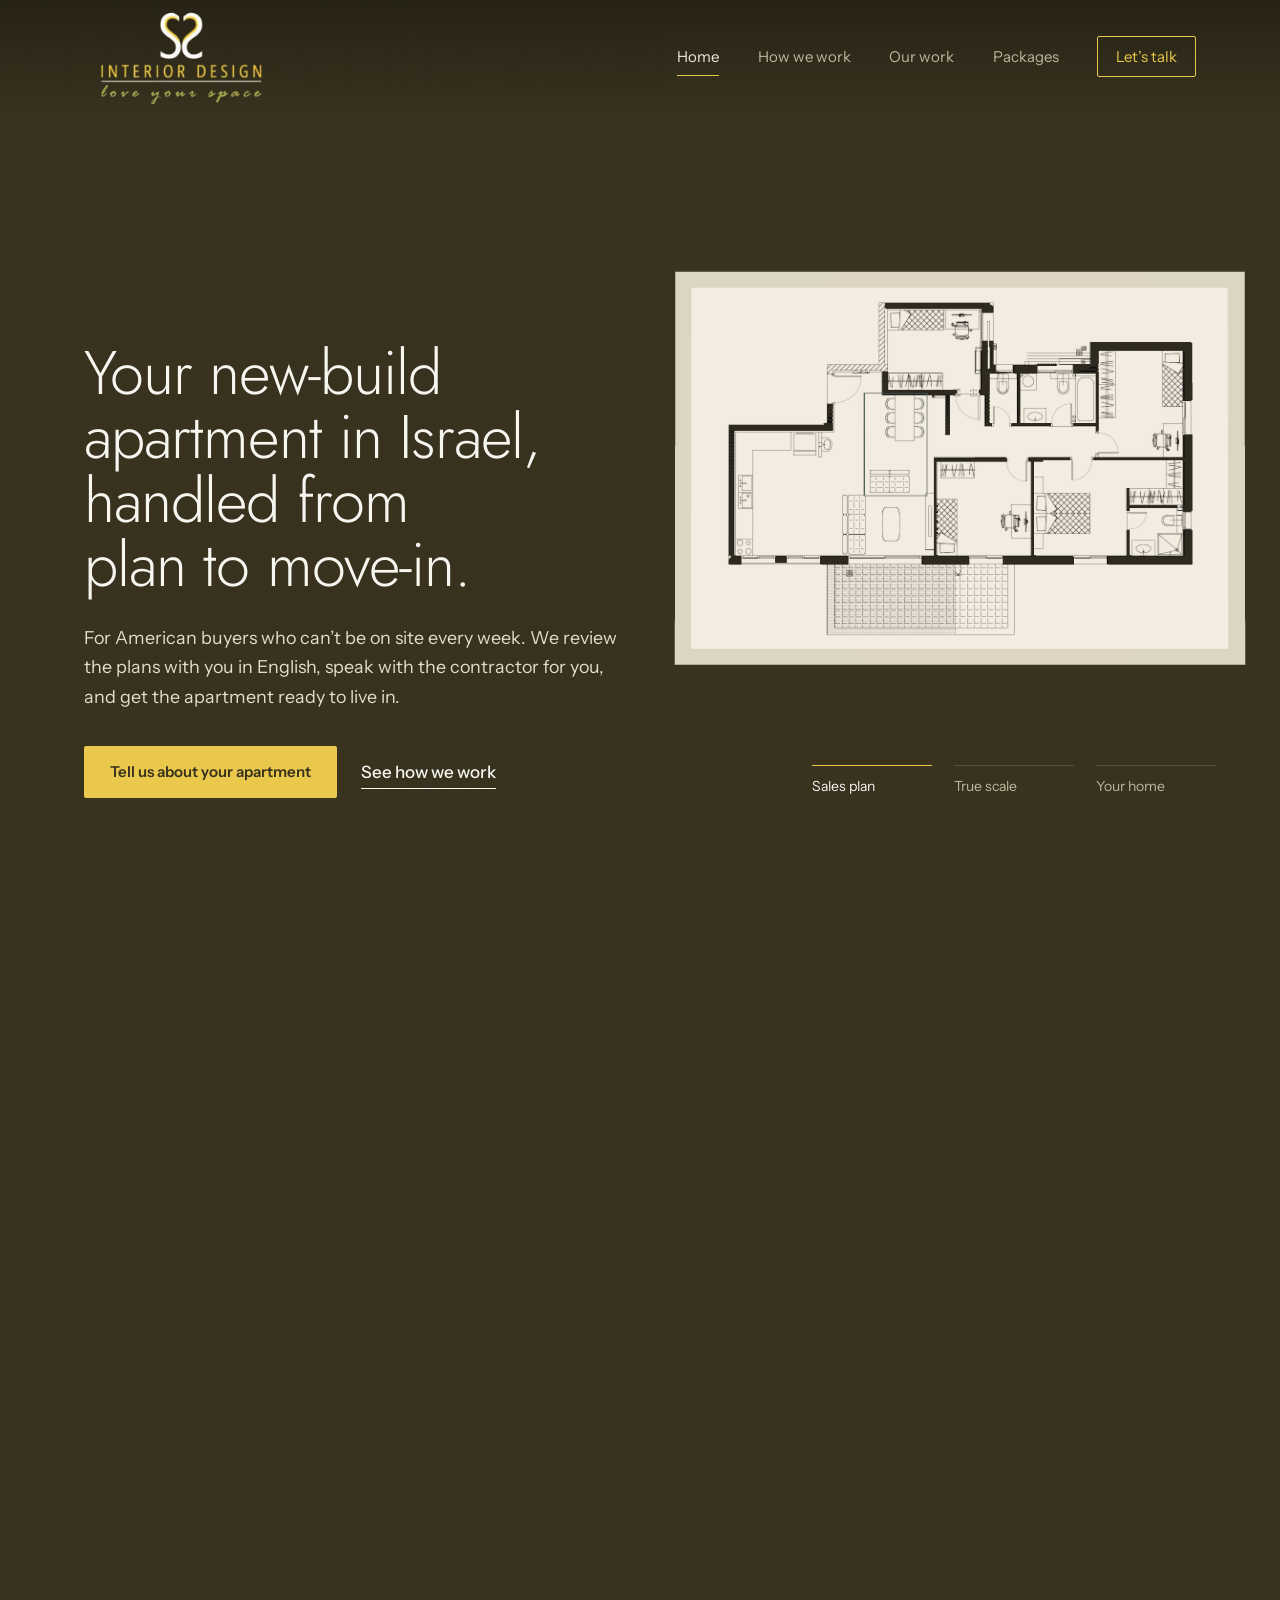
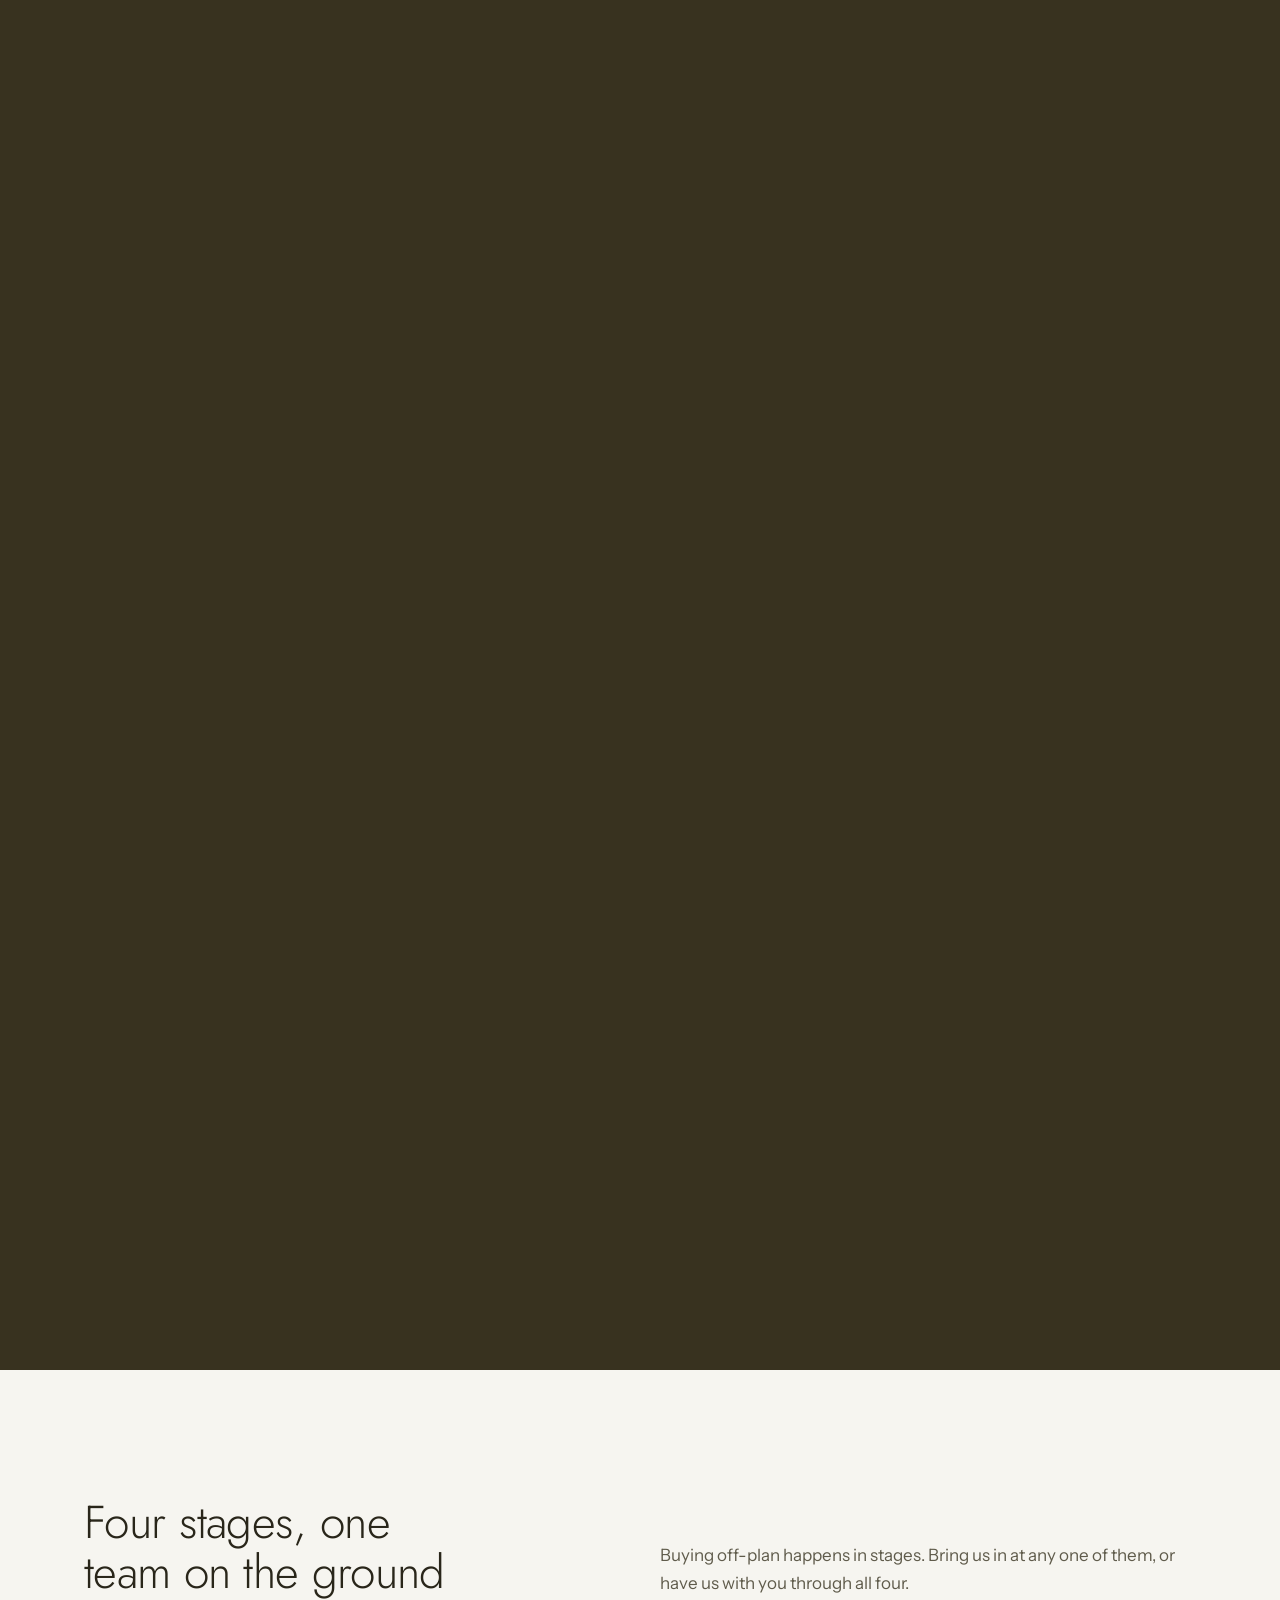
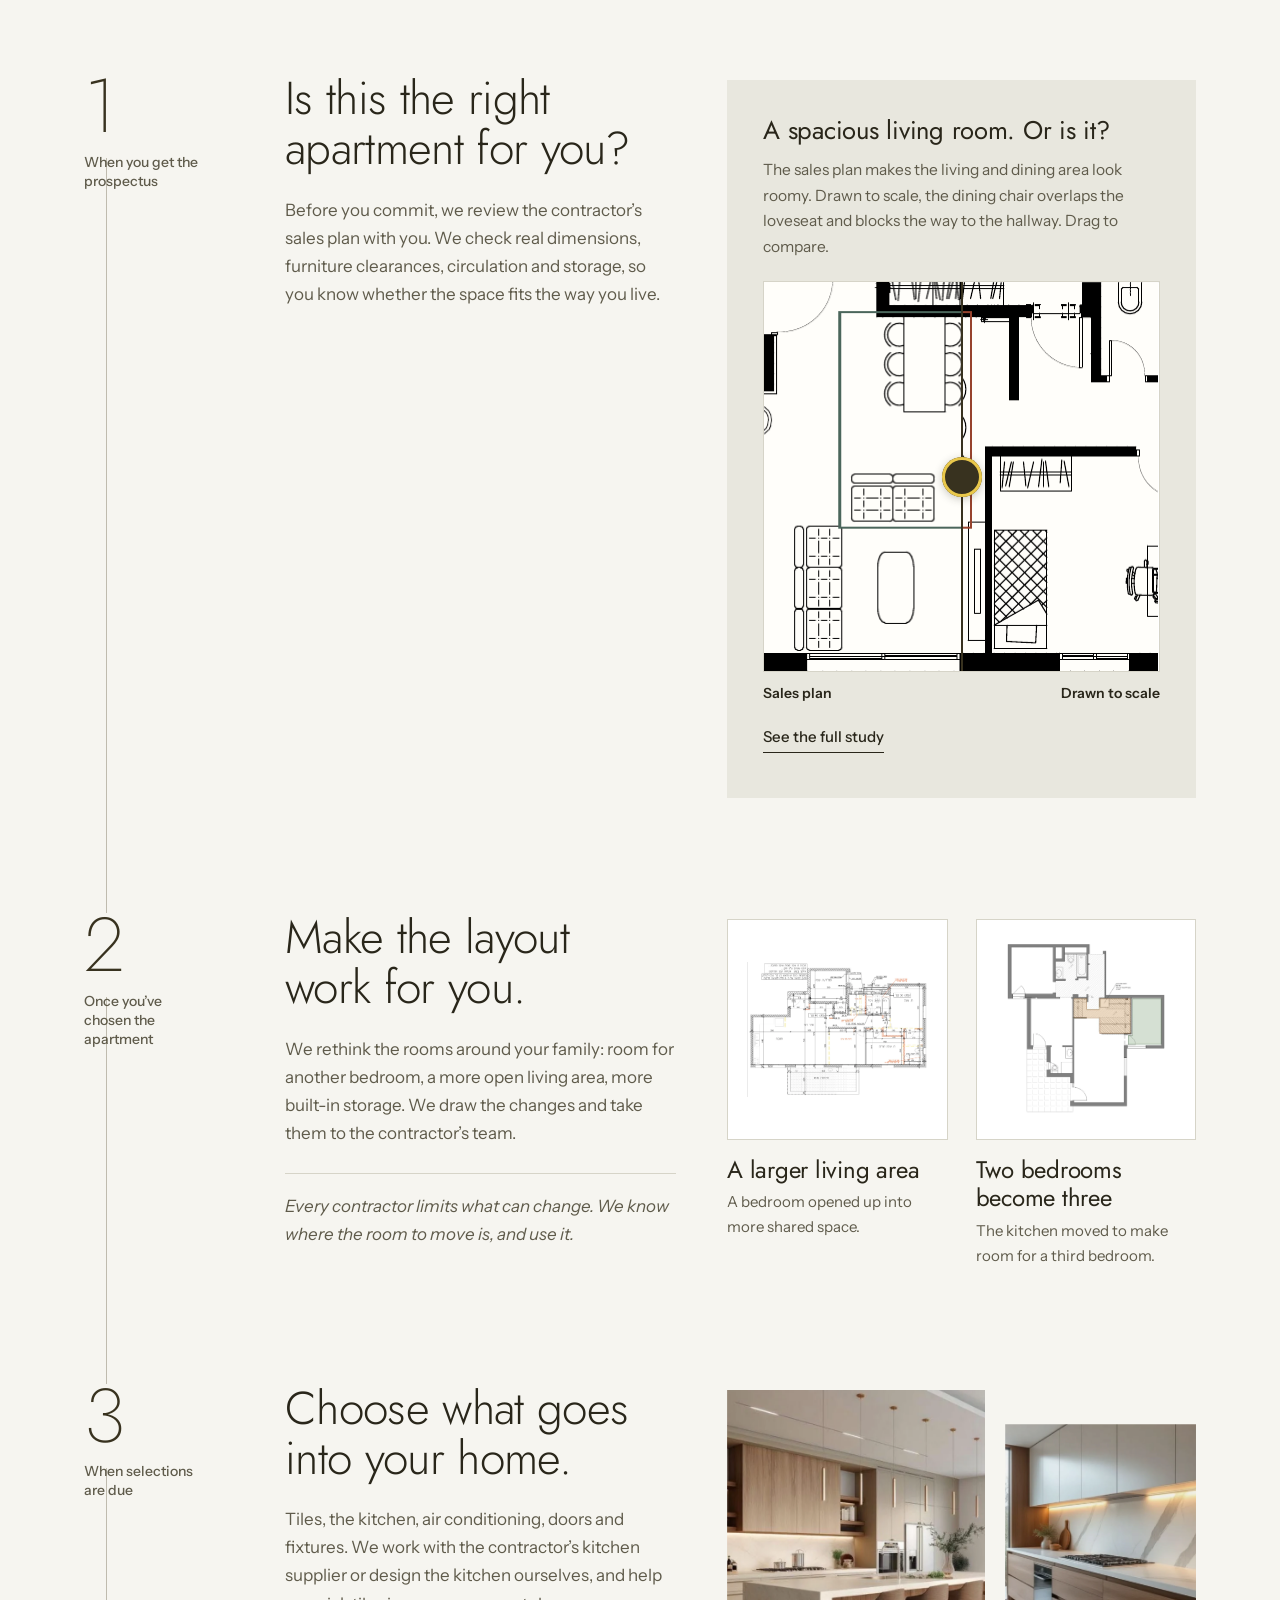
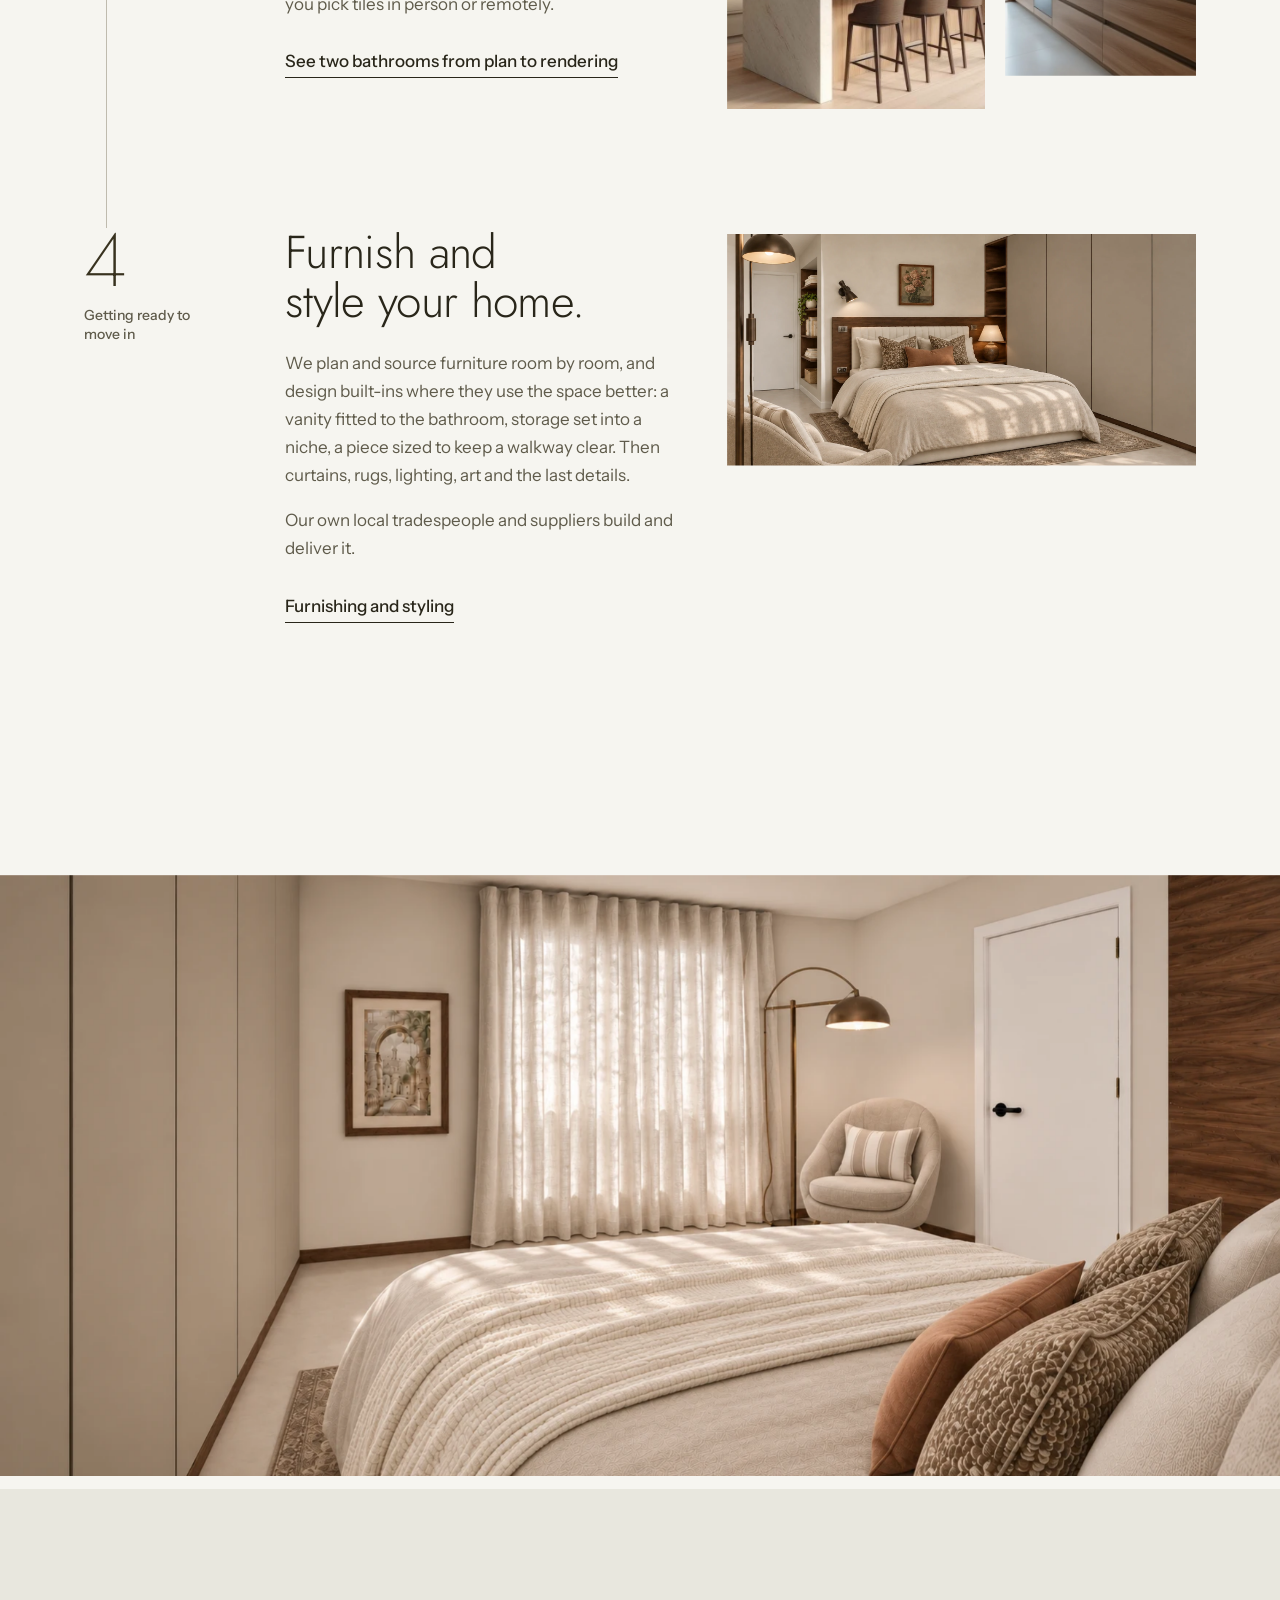
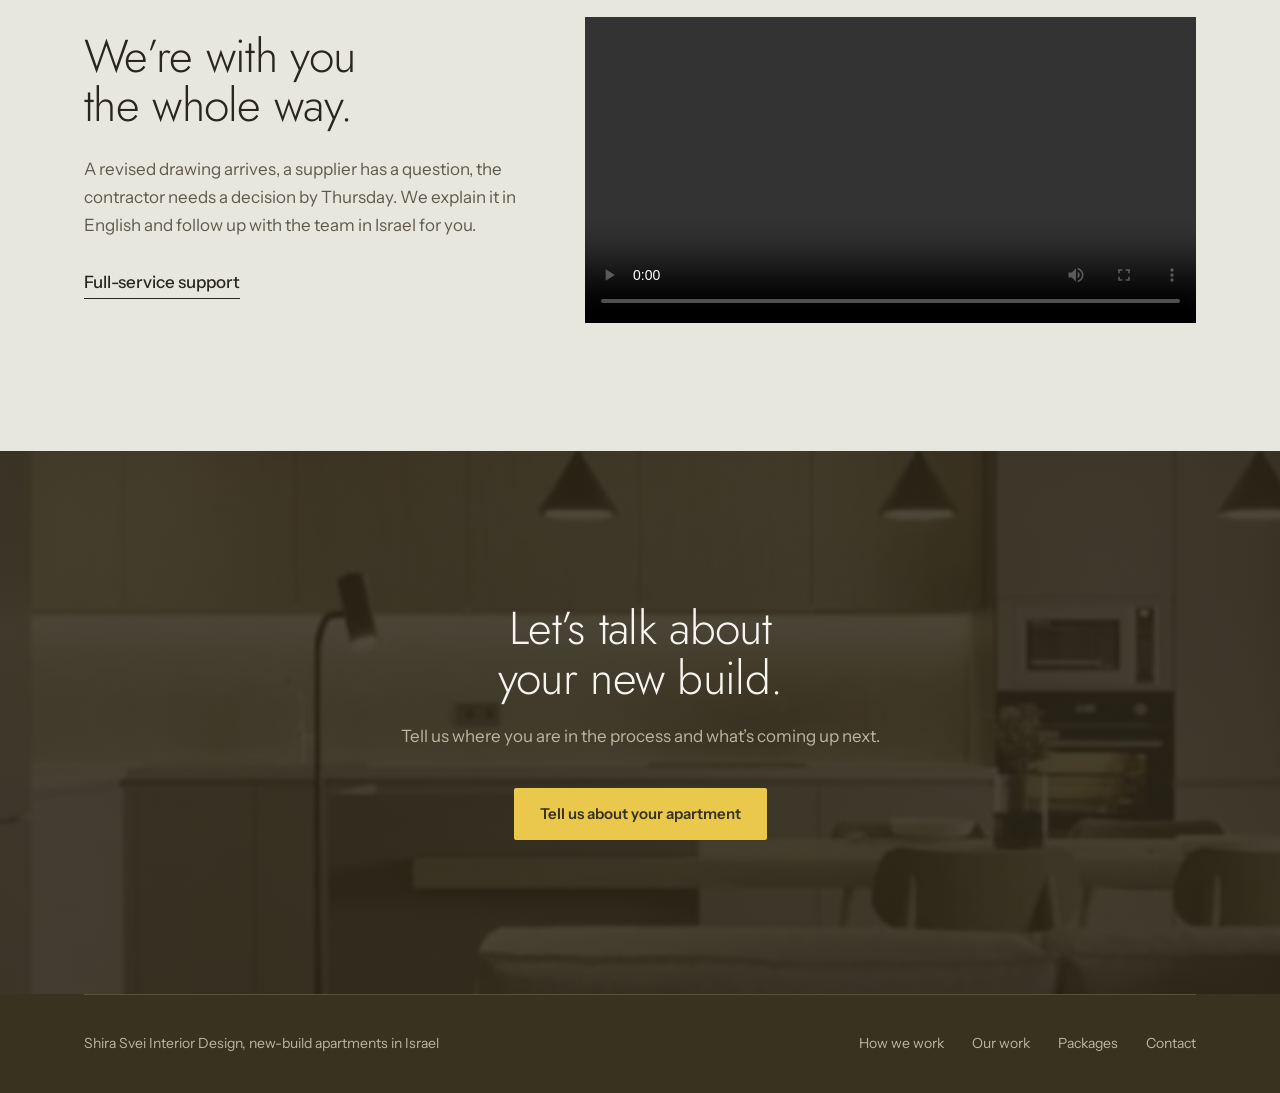
==== commit bc2ae88d: "Add scroll-driven 3D plan-to-room hero The homepage hero extrudes the Apartment 12 sales plan into 3" ====
--- a/site/index.html
+++ b/site/index.html
@@ -9,7 +9,9 @@
 <meta property="og:title" content="Shira Svei Interior Design | New-build apartments in Israel">
 <meta property="og:description" content="Design support for American buyers of new-build apartments in Israel: plan review, layout changes, selections and furnishing, in English.">
 <link rel="icon" href="img/logo.png">
-<meta property="og:image" content="img/open-living.webp">
+<link rel="canonical" href="https://zevisvei.github.io/shira-svei-interior-design/">
+<meta property="og:url" content="https://zevisvei.github.io/shira-svei-interior-design/">
+<meta property="og:image" content="https://zevisvei.github.io/shira-svei-interior-design/img/open-living.webp">
 <link rel="preconnect" href="https://fonts.googleapis.com">
 <link rel="preconnect" href="https://fonts.gstatic.com" crossorigin>
 <link href="https://fonts.googleapis.com/css2?family=Jost:wght@200;300;400&family=Instrument+Sans:wght@400;500;600&display=swap" rel="stylesheet">
@@ -29,9 +31,12 @@
   </div>
 </header>
 <main id="main">
-<section class="home-hero">
-  <img class="bg" src="img/open-living.webp" alt="Living room opening onto a dining area and wood kitchen" width="1250" height="1284" fetchpriority="high">
-  <div class="wrap">
+<section class="hero3d">
+  <div class="hero3d-stage">
+    <canvas class="hero3d-canvas" data-plan="img/furniture-1-sales.webp" aria-hidden="true"></canvas>
+    <div class="hero3d-photo"><img src="img/open-living.webp" alt="Living room opening onto a dining area and wood kitchen" width="1250" height="1284" fetchpriority="high"></div>
+    <ol class="hero3d-steps" aria-hidden="true"><li>Sales plan</li><li>True scale</li><li>Your home</li></ol>
+    <div class="wrap hero3d-wrap">
     <div class="copy enter">
       <h1>Your new&#8209;build apartment in Israel, handled from plan to move&#8209;in.</h1>
       <p class="lede">For American buyers who can’t be on site every week. We review the plans with you in English, speak with the contractor for you, and get the apartment ready to live in.</p>
@@ -39,6 +44,7 @@
         <a class="btn btn-brass" href="contact.html">Tell us about your apartment</a>
         <a class="link" href="#stages">See how we work</a>
       </div>
+    </div>
     </div>
   </div>
 </section>
@@ -102,8 +108,8 @@
         <a class="link" href="projects/bathrooms.html">See two bathrooms from plan to rendering</a>
       </div>
       <div class="stage-media photo-pair">
-        <img src="img/island.webp" alt="Stone kitchen island with wood cabinetry and slim pendant lights" width="602" height="774" loading="lazy">
-        <img src="img/backsplash.webp" alt="Wood kitchen cabinetry and a lit stone backsplash" width="834" height="1152" loading="lazy">
+        <img class="reveal" src="img/island.webp" alt="Stone kitchen island with wood cabinetry and slim pendant lights" width="602" height="774" loading="lazy">
+        <img class="reveal" src="img/backsplash.webp" alt="Wood kitchen cabinetry and a lit stone backsplash" width="834" height="1152" loading="lazy">
       </div>
     </article>
 
@@ -117,13 +123,13 @@
         <a class="link" href="packages.html#furnishing">Furnishing and styling</a>
       </div>
       <div class="stage-media wide-stack">
-        <img src="img/primary-bedroom-walnut.webp" alt="Bedroom rendering with walnut built-ins, a recessed bookshelf and floral pillows" width="1754" height="897" loading="lazy">
+        <img class="reveal" src="img/primary-bedroom-walnut.webp" alt="Bedroom rendering with walnut built-ins, a recessed bookshelf and floral pillows" width="1754" height="897" loading="lazy">
       </div>
     </article>
   </div>
 </section>
 
-<div class="band"><img src="img/primary-bedroom-linen.webp" alt="Bedroom with linen curtains, fitted wardrobes and a reading chair" width="1756" height="895" loading="lazy"></div>
+<div class="band"><img class="reveal" src="img/primary-bedroom-linen.webp" alt="Bedroom with linen curtains, fitted wardrobes and a reading chair" width="1756" height="895" loading="lazy"></div>
 
 <section class="section stone film">
   <div class="wrap split">
@@ -156,6 +162,9 @@
     </nav>
   </div>
 </footer>
+<script src="vendor/gsap.min.js"></script>
+<script src="vendor/ScrollTrigger.min.js"></script>
+<script type="module" src="js/hero3d.js"></script>
 <script src="js/site.js"></script>
 </body>
 </html>
--- a/site/css/site.css
+++ b/site/css/site.css
@@ -169,19 +169,36 @@
 /* ---------- home ---------- */
 .top.over{position:absolute;left:0;right:0;top:0;background:linear-gradient(rgba(28,25,15,.6),rgba(28,25,15,0))}
 .top.over .nav ul{background:transparent}
-.home-hero{position:relative;min-height:min(100svh,960px);display:flex;align-items:flex-end;background:var(--olive);color:var(--paper);overflow:hidden}
-.home-hero .bg{position:absolute;inset:0;width:100%;height:100%;object-fit:cover;object-position:50% 62%;animation:settle 1.6s cubic-bezier(.2,.7,.2,1) both}
-.home-hero::after{content:"";position:absolute;inset:0;background:linear-gradient(90deg,rgba(28,25,15,.8) 0%,rgba(28,25,15,.5) 42%,rgba(28,25,15,0) 72%),linear-gradient(0deg,rgba(28,25,15,.55) 0%,rgba(28,25,15,0) 45%)}
-.home-hero .wrap{position:relative;z-index:1;width:100%;padding-top:180px;padding-bottom:clamp(56px,8vw,112px)}
-.home-hero .copy{max-width:640px}
-.home-hero h1{color:var(--paper)}
-.home-hero .lede{color:#e3ddcb;font-size:clamp(17px,1.4vw,19px);margin:26px 0 34px;max-width:46ch}
-.home-hero .link{color:var(--paper)}
-@keyframes settle{from{transform:scale(1.06)}to{transform:none}}
+.hero3d{position:relative;background:var(--olive)}
+.hero3d-stage{position:relative;min-height:min(100svh,960px);display:flex;align-items:flex-end;overflow:hidden;color:var(--paper)}
+.hero3d-canvas{display:none;position:absolute;inset:0;width:100%;height:100%}
+.hero3d-photo{position:absolute;inset:0}
+.hero3d-photo img{width:100%;height:100%;object-fit:cover;object-position:50% 62%}
+.hero3d-photo::after{content:"";position:absolute;inset:0;background:linear-gradient(90deg,rgba(28,25,15,.8) 0%,rgba(28,25,15,.5) 42%,rgba(28,25,15,0) 72%),linear-gradient(0deg,rgba(28,25,15,.55) 0%,rgba(28,25,15,0) 45%)}
+.hero3d-wrap{position:relative;z-index:2;width:100%;padding-top:180px;padding-bottom:clamp(56px,8vw,112px)}
+.hero3d .copy{max-width:600px}
+.hero3d h1{color:var(--paper);font-size:clamp(40px,4.8vw,70px)}
+.hero3d .lede{color:#e3ddcb;font-size:clamp(17px,1.4vw,19px);margin:26px 0 34px;max-width:46ch}
+.hero3d .link{color:var(--paper)}
+.hero3d-steps{display:none}
+.hero3d.is-3d{height:330svh}
+.hero3d.is-3d .hero3d-stage{position:sticky;top:0;height:100svh;min-height:0}
+.hero3d.is-3d .hero3d-canvas{display:block}
+.hero3d.is-3d .hero3d-stage::before{content:"";position:absolute;inset:0;z-index:1;pointer-events:none;background:linear-gradient(90deg,rgba(56,50,31,.92) 0%,rgba(56,50,31,.7) 34%,rgba(56,50,31,0) 52%)}
+.hero3d.is-3d .hero3d-photo{clip-path:circle(var(--reveal,0%) at 70% 52%)}
+.hero3d.is-3d .hero3d-steps{display:flex;position:absolute;z-index:2;right:var(--gutter);bottom:clamp(56px,8vw,112px);list-style:none;margin:0;padding:0;gap:22px;font-size:14px;color:var(--on-dark-muted)}
+.hero3d-steps li{padding-top:10px;background:linear-gradient(var(--olive-line),var(--olive-line)) 0 0/100% 1px no-repeat;min-width:120px;transition:color .3s,background-color .3s}
+.hero3d-steps li.on{color:var(--paper);background-image:linear-gradient(var(--brass),var(--brass))}
 @media (max-width:760px){
   .top.over .nav.open ul{background:var(--olive)}
-  .home-hero{min-height:92svh}
-  .home-hero::after{background:linear-gradient(0deg,rgba(28,25,15,.9) 0%,rgba(28,25,15,.55) 55%,rgba(28,25,15,.25) 100%)}
+  .hero3d-stage{min-height:92svh}
+  .hero3d-photo::after{background:linear-gradient(0deg,rgba(28,25,15,.9) 0%,rgba(28,25,15,.55) 55%,rgba(28,25,15,.25) 100%)}
+  .hero3d.is-3d .hero3d-stage{align-items:flex-start}
+  .hero3d.is-3d .hero3d-wrap{padding-top:112px}
+  .hero3d.is-3d .hero3d-stage::before{background:linear-gradient(180deg,rgba(56,50,31,.95) 0%,rgba(56,50,31,.85) 52%,rgba(56,50,31,0) 64%)}
+  .hero3d.is-3d .actions .link{display:none}
+  .hero3d.is-3d .hero3d-photo{clip-path:circle(var(--reveal,0%) at 50% 70%)}
+  .hero3d.is-3d .hero3d-steps{display:none}
 }
 .band{height:clamp(300px,48vw,680px);overflow:hidden}
 .band img{width:100%;height:100%;object-fit:cover}
@@ -338,4 +355,3 @@
 .bath header{display:grid;grid-template-columns:1fr 1fr;gap:16px 40px;align-items:end;margin-bottom:clamp(32px,4vw,56px)}
 .bath header p{color:var(--muted);margin:0}
 @media (max-width:760px){.bath header{grid-template-columns:1fr}}
-.home-hero h1{font-size:clamp(40px,4.8vw,70px)}
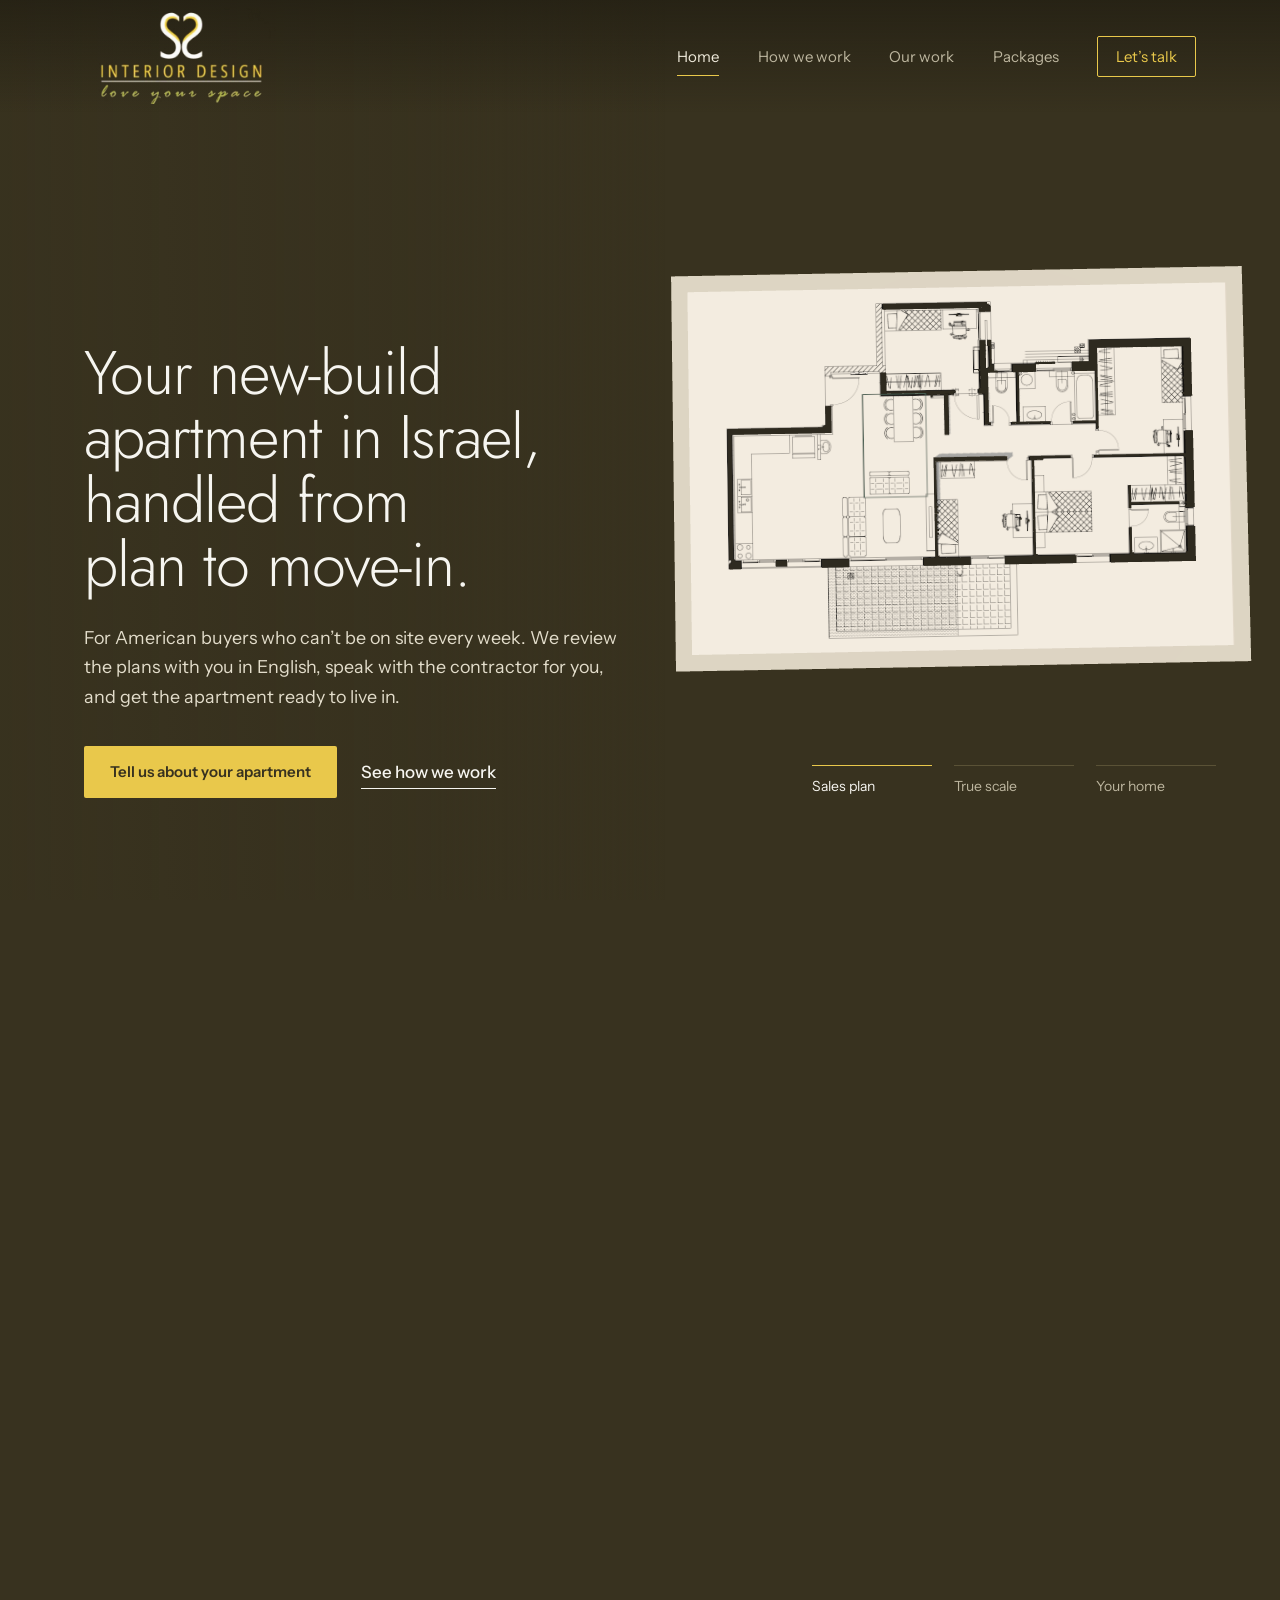
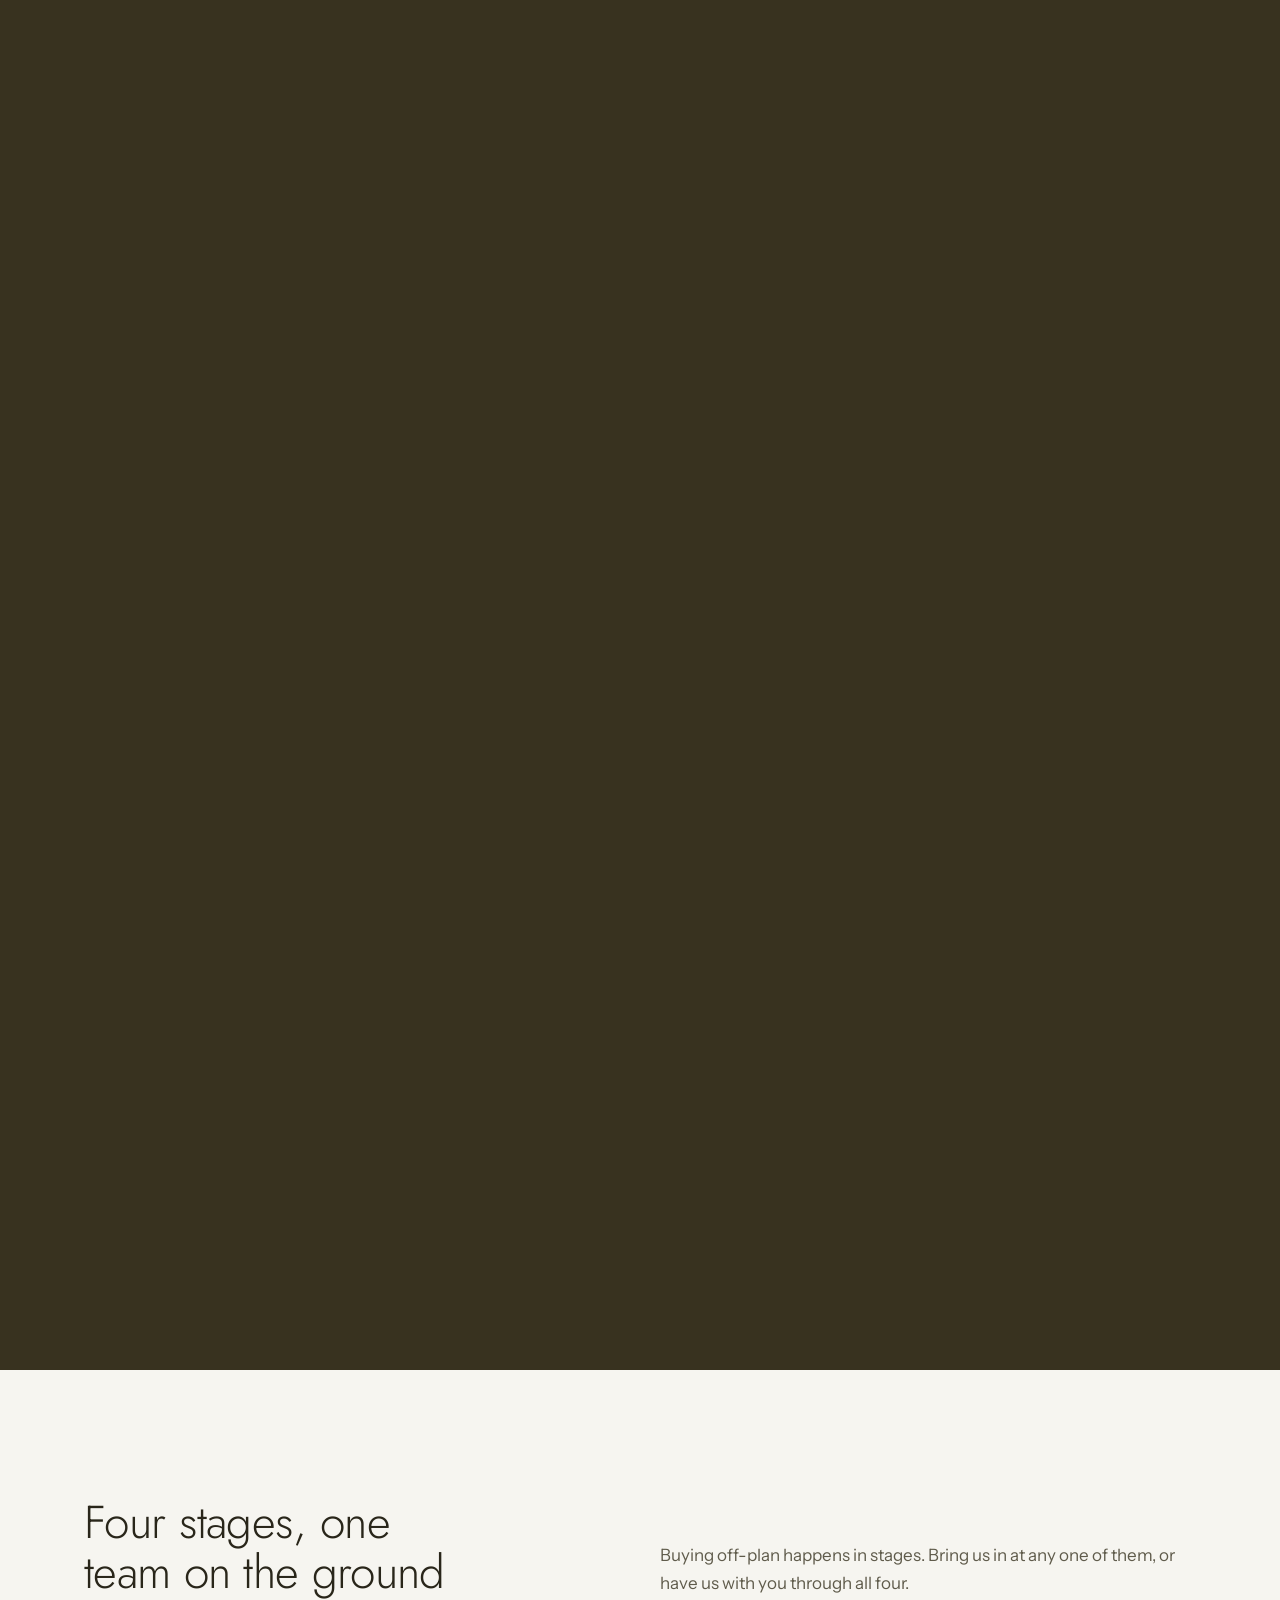
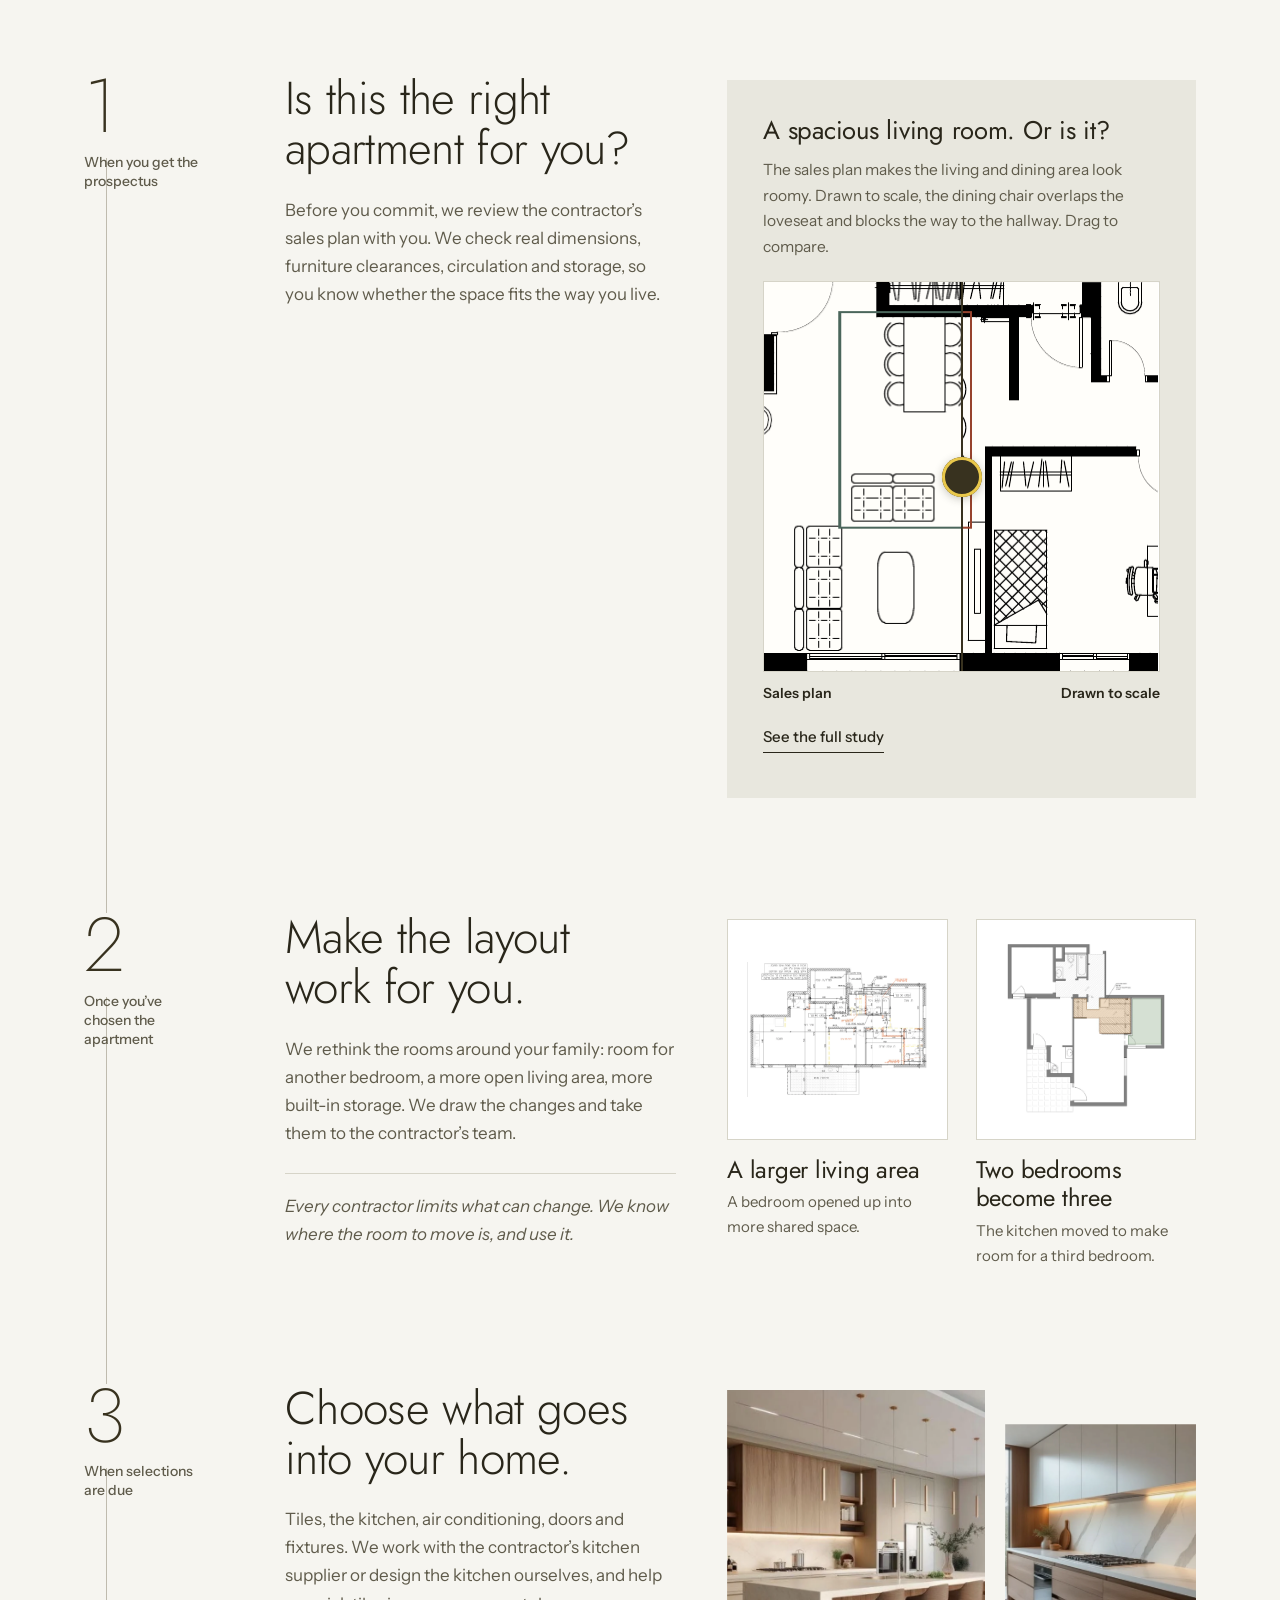
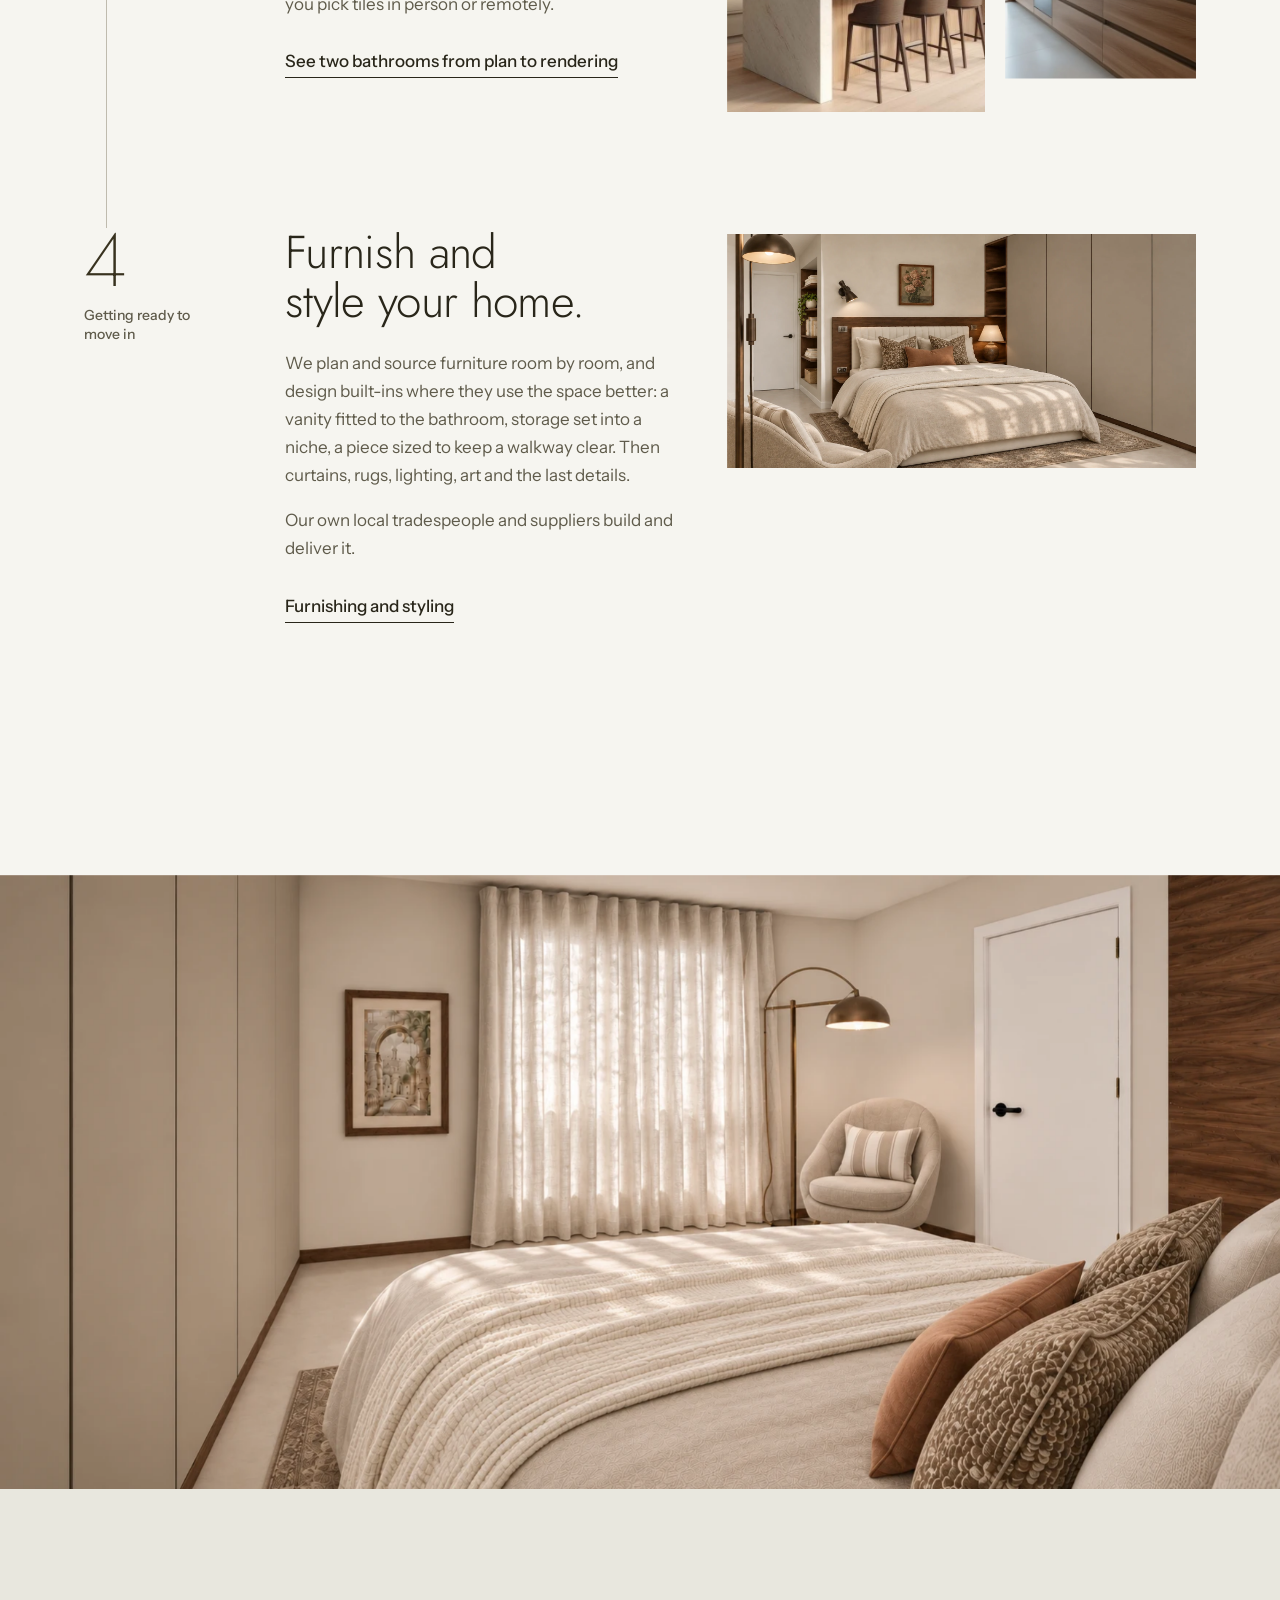
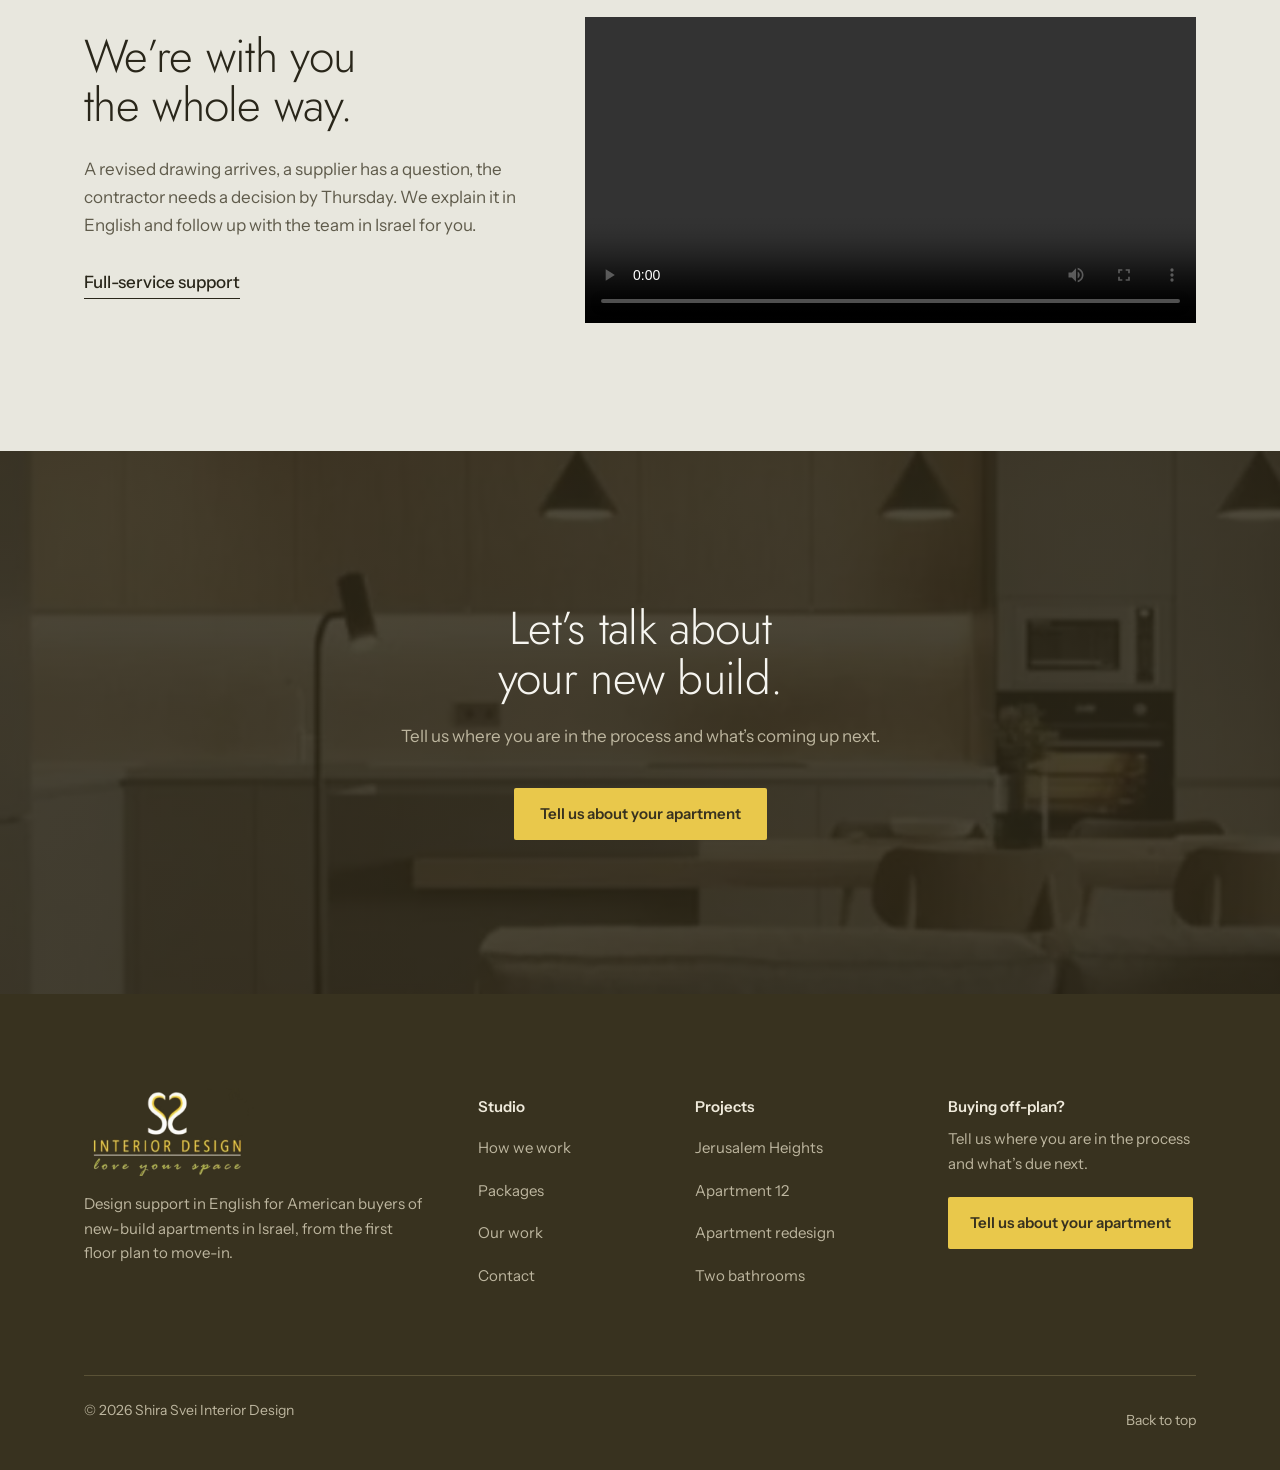
==== commit b1512776: "Smooth the 3D hero and upgrade the whole site Lenis smooth scroll, eased 3D progress with a dive-in " ====
--- a/site/index.html
+++ b/site/index.html
@@ -8,7 +8,8 @@
 <meta name="theme-color" content="#38321f">
 <meta property="og:title" content="Shira Svei Interior Design | New-build apartments in Israel">
 <meta property="og:description" content="Design support for American buyers of new-build apartments in Israel: plan review, layout changes, selections and furnishing, in English.">
-<link rel="icon" href="img/logo.png">
+<link rel="icon" type="image/png" href="img/favicon.png">
+<link rel="apple-touch-icon" href="img/apple-touch-icon.png">
 <link rel="canonical" href="https://zevisvei.github.io/shira-svei-interior-design/">
 <meta property="og:url" content="https://zevisvei.github.io/shira-svei-interior-design/">
 <meta property="og:image" content="https://zevisvei.github.io/shira-svei-interior-design/img/open-living.webp">
@@ -16,8 +17,9 @@
 <link rel="preconnect" href="https://fonts.gstatic.com" crossorigin>
 <link href="https://fonts.googleapis.com/css2?family=Jost:wght@200;300;400&family=Instrument+Sans:wght@400;500;600&display=swap" rel="stylesheet">
 <link rel="stylesheet" href="css/site.css">
+<script>if(!matchMedia('(prefers-reduced-motion: reduce)').matches)document.documentElement.classList.add('js-reveal')</script>
 </head>
-<body>
+<body class="home">
 <a class="skip" href="#main">Skip to content</a>
 <header class="top over">
   <div class="wrap">
@@ -152,19 +154,41 @@
 </section>
 </main>
 <footer class="site-foot dark">
-  <div class="wrap">
-    <span>Shira Svei Interior Design, new-build apartments in Israel</span>
-    <nav aria-label="Footer">
+  <div class="wrap foot-grid">
+    <div class="foot-brand">
+      <img src="img/logo.png" alt="Shira Svei Interior Design" width="936" height="460" loading="lazy">
+      <p>Design support in English for American buyers of new-build apartments in Israel, from the first floor plan to move-in.</p>
+    </div>
+    <nav class="foot-col" aria-labelledby="foot-studio">
+      <h2 id="foot-studio">Studio</h2>
       <a href="process.html">How we work</a>
+      <a href="packages.html">Packages</a>
       <a href="work.html">Our work</a>
-      <a href="packages.html">Packages</a>
       <a href="contact.html">Contact</a>
     </nav>
+    <nav class="foot-col" aria-labelledby="foot-projects">
+      <h2 id="foot-projects">Projects</h2>
+      <a href="projects/jerusalem-heights.html">Jerusalem Heights</a>
+      <a href="projects/furniture-study.html">Apartment 12</a>
+      <a href="projects/apartment-layout.html">Apartment redesign</a>
+      <a href="projects/bathrooms.html">Two bathrooms</a>
+    </nav>
+    <div class="foot-col foot-start">
+      <h2>Buying off-plan?</h2>
+      <p>Tell us where you are in the process and what’s due next.</p>
+      <a class="btn btn-brass" href="contact.html">Tell us about your apartment</a>
+    </div>
+  </div>
+  <div class="wrap foot-base">
+    <span>© 2026 Shira Svei Interior Design</span>
+    <a href="#main">Back to top</a>
   </div>
 </footer>
 <script src="vendor/gsap.min.js"></script>
 <script src="vendor/ScrollTrigger.min.js"></script>
+<script src="vendor/lenis.min.js"></script>
+<script src="js/smooth.js"></script>
+<script src="js/site.js"></script>
 <script type="module" src="js/hero3d.js"></script>
-<script src="js/site.js"></script>
 </body>
 </html>
--- a/site/css/site.css
+++ b/site/css/site.css
@@ -59,10 +59,15 @@
 .actions{display:flex;flex-wrap:wrap;gap:24px;align-items:center}
 
 /* header */
-.top{background:var(--olive);color:var(--on-dark);position:relative;z-index:5}
-.top .wrap{display:flex;align-items:center;justify-content:space-between;height:112px}
+.top{background:var(--olive);color:var(--on-dark);position:fixed;top:0;left:0;right:0;z-index:50;transition:background-color .4s,box-shadow .4s}
+.top .wrap{display:flex;align-items:center;justify-content:space-between;height:112px;transition:height .4s cubic-bezier(.2,.7,.2,1)}
 .brand{display:flex;align-items:center;height:100%}
-.brand img{height:96px;width:auto}
+.brand img{height:96px;width:auto;transition:height .4s cubic-bezier(.2,.7,.2,1)}
+.top.scrolled{background:rgba(56,50,31,.97);box-shadow:0 1px 0 var(--olive-line)}
+.top.scrolled .wrap{height:76px}
+.top.scrolled .brand img{height:62px}
+main{padding-top:112px}
+.home main{padding-top:0}
 .nav ul{display:flex;gap:clamp(16px,3vw,40px);list-style:none;align-items:center}
 .nav a{text-decoration:none;font-size:15px;color:var(--on-dark-muted);padding:10px 0}
 .nav a:hover,.nav a[aria-current]{color:var(--on-dark)}
@@ -71,13 +76,15 @@
 .nav .nav-cta:hover{background:var(--brass);color:var(--olive)}
 .menu-btn{display:none;background:none;border:1px solid var(--olive-line);color:var(--on-dark);font:500 15px var(--body);padding:10px 16px;min-height:44px;border-radius:2px;cursor:pointer}
 @media (max-width:760px){
-  .top .wrap{height:88px}
-  .brand img{height:70px}
-  .menu-btn{display:block}
-  .nav ul{display:none;position:absolute;left:0;right:0;top:100%;background:var(--olive);flex-direction:column;align-items:stretch;gap:0;padding:8px var(--gutter) 24px;border-top:1px solid var(--olive-line)}
-  .nav.open ul{display:flex}
-  .nav a{display:block;padding:14px 0;font-size:18px;border-bottom:1px solid var(--olive-line);background:none}
-  .nav .nav-cta{margin-top:16px;text-align:center;border-bottom:1px solid var(--brass)}
+  .top .wrap,.top.scrolled .wrap{height:76px}
+  .brand img,.top.scrolled .brand img{height:60px}
+  main{padding-top:76px}
+  .menu-btn{display:block;position:relative;z-index:2}
+  .nav ul{position:fixed;top:76px;left:0;right:0;bottom:0;display:flex;flex-direction:column;align-items:stretch;gap:0;padding:16px var(--gutter) 40px;background:var(--olive);opacity:0;visibility:hidden;transform:translateY(-10px);transition:opacity .3s,transform .4s cubic-bezier(.2,.7,.2,1),visibility 0s .4s;overflow-y:auto}
+  .nav.open ul{opacity:1;visibility:visible;transform:none;transition:opacity .3s,transform .4s cubic-bezier(.2,.7,.2,1)}
+  .nav a{display:block;padding:16px 0;font:300 30px/1.2 var(--display);color:var(--paper);border-bottom:1px solid var(--olive-line);background:none}
+  .nav a[aria-current]{color:var(--brass);background:none}
+  .nav .nav-cta{margin-top:28px;text-align:center;font:600 16px var(--body);padding:16px;border:1px solid var(--brass);color:var(--olive);background:var(--brass)}
 }
 
 /* page hero (inner pages) */
@@ -160,14 +167,24 @@
 .cta{padding:clamp(96px,12vw,170px) 0;text-align:center;background:linear-gradient(rgba(44,39,24,.84),rgba(44,39,24,.84)),url(../img/evening-kitchen.webp) center 40%/cover}
 .cta h2{margin:0 auto 18px;max-width:16ch}
 .cta p{margin:0 auto 38px}
-.site-foot{font-size:14px}
-.site-foot .wrap{display:flex;flex-wrap:wrap;justify-content:space-between;align-items:center;gap:12px 32px;padding-top:28px;padding-bottom:28px;color:var(--on-dark-muted);background:linear-gradient(var(--olive-line),var(--olive-line)) var(--gutter) 0/calc(100% - 2*var(--gutter)) 1px no-repeat}
-.site-foot nav{display:flex;flex-wrap:wrap;gap:8px 28px}
-.site-foot a{text-decoration:none;padding:10px 0}
-.site-foot a:hover{color:var(--brass)}
+.site-foot{font-size:15px;padding-top:clamp(64px,8vw,104px)}
+.foot-grid{display:grid;grid-template-columns:minmax(0,2fr) minmax(0,1fr) minmax(0,1.2fr) minmax(0,1.4fr);gap:40px}
+.foot-brand img{height:88px;width:auto;margin:-8px 0 16px -6px}
+.foot-brand p,.foot-start p{color:var(--on-dark-muted);max-width:34ch;font-size:15px}
+.foot-col h2{font:600 15px/1.4 var(--body);letter-spacing:0;color:var(--on-dark);margin:0 0 10px}
+.foot-col a{display:block;padding:9px 0;color:var(--on-dark-muted);text-decoration:none;transition:color .2s}
+.foot-col a:hover{color:var(--brass)}
+.foot-col.foot-start .btn{display:inline-flex;margin-top:6px;padding:15px 22px;color:var(--olive)}
+.foot-col.foot-start .btn:hover{color:var(--olive)}
+.foot-base{display:flex;flex-wrap:wrap;justify-content:space-between;gap:12px 32px;margin-top:clamp(48px,6vw,80px);padding-top:24px;padding-bottom:28px;color:var(--on-dark-muted);font-size:14px;background:linear-gradient(var(--olive-line),var(--olive-line)) var(--gutter) 0/calc(100% - 2*var(--gutter)) 1px no-repeat}
+.foot-base a{color:var(--on-dark-muted);text-decoration:none;padding:10px 0}
+.foot-base a:hover{color:var(--brass)}
+@media (max-width:900px){.foot-grid{grid-template-columns:1fr 1fr}.foot-brand{grid-column:1/-1}}
+@media (max-width:480px){.foot-grid{grid-template-columns:1fr}}
 
 /* ---------- home ---------- */
-.top.over{position:absolute;left:0;right:0;top:0;background:linear-gradient(rgba(28,25,15,.6),rgba(28,25,15,0))}
+.top.over{background:linear-gradient(rgba(28,25,15,.6),rgba(28,25,15,0))}
+.top.over.scrolled{background:rgba(56,50,31,.97)}
 .top.over .nav ul{background:transparent}
 .hero3d{position:relative;background:var(--olive)}
 .hero3d-stage{position:relative;min-height:min(100svh,960px);display:flex;align-items:flex-end;overflow:hidden;color:var(--paper)}
@@ -185,7 +202,8 @@
 .hero3d.is-3d .hero3d-stage{position:sticky;top:0;height:100svh;min-height:0}
 .hero3d.is-3d .hero3d-canvas{display:block}
 .hero3d.is-3d .hero3d-stage::before{content:"";position:absolute;inset:0;z-index:1;pointer-events:none;background:linear-gradient(90deg,rgba(56,50,31,.92) 0%,rgba(56,50,31,.7) 34%,rgba(56,50,31,0) 52%)}
-.hero3d.is-3d .hero3d-photo{clip-path:circle(var(--reveal,0%) at 70% 52%)}
+.hero3d.is-3d .hero3d-photo{opacity:0;transform:scale(1.12);will-change:opacity,transform;z-index:0}
+.hero3d.is-3d .hero3d-photo::after{background:linear-gradient(90deg,rgba(28,25,15,.55) 0%,rgba(28,25,15,.2) 45%,rgba(28,25,15,0) 70%)}
 .hero3d.is-3d .hero3d-steps{display:flex;position:absolute;z-index:2;right:var(--gutter);bottom:clamp(56px,8vw,112px);list-style:none;margin:0;padding:0;gap:22px;font-size:14px;color:var(--on-dark-muted)}
 .hero3d-steps li{padding-top:10px;background:linear-gradient(var(--olive-line),var(--olive-line)) 0 0/100% 1px no-repeat;min-width:120px;transition:color .3s,background-color .3s}
 .hero3d-steps li.on{color:var(--paper);background-image:linear-gradient(var(--brass),var(--brass))}
@@ -197,7 +215,7 @@
   .hero3d.is-3d .hero3d-wrap{padding-top:112px}
   .hero3d.is-3d .hero3d-stage::before{background:linear-gradient(180deg,rgba(56,50,31,.95) 0%,rgba(56,50,31,.85) 52%,rgba(56,50,31,0) 64%)}
   .hero3d.is-3d .actions .link{display:none}
-  .hero3d.is-3d .hero3d-photo{clip-path:circle(var(--reveal,0%) at 50% 70%)}
+  .hero3d.is-3d .hero3d-photo::after{background:linear-gradient(180deg,rgba(28,25,15,.3) 0%,rgba(28,25,15,0) 60%)}
   .hero3d.is-3d .hero3d-steps{display:none}
 }
 .band{height:clamp(300px,48vw,680px);overflow:hidden}
@@ -284,7 +302,7 @@
 .duo img:last-child{aspect-ratio:4/5}
 
 /* ---------- contact ---------- */
-.contact-grid{display:grid;grid-template-columns:minmax(0,5fr) minmax(0,7fr);min-height:calc(100vh - 112px)}
+.contact-grid{display:grid;grid-template-columns:minmax(0,5fr) minmax(0,7fr);min-height:calc(100svh - 112px)}
 .contact-intro{padding:clamp(48px,7vw,96px) clamp(24px,4vw,64px) clamp(48px,7vw,96px) max(var(--gutter),calc((100vw - var(--max))/2 + var(--gutter)))}
 .contact-intro .lede{font-size:clamp(17px,1.4vw,19px);margin:28px 0 36px}
 .contact-intro img{width:100%;aspect-ratio:4/3;object-fit:cover;margin-top:clamp(32px,4vw,56px)}
@@ -355,3 +373,40 @@
 .bath header{display:grid;grid-template-columns:1fr 1fr;gap:16px 40px;align-items:end;margin-bottom:clamp(32px,4vw,56px)}
 .bath header p{color:var(--muted);margin:0}
 @media (max-width:760px){.bath header{grid-template-columns:1fr}}
+
+/* photographs unveil once on entering the viewport */
+.js-reveal .reveal{clip-path:inset(0 0 100% 0);transition:clip-path 1.3s cubic-bezier(.16,1,.3,1)}
+.js-reveal .reveal.in{clip-path:inset(0 0 0 0)}
+
+/* soft cross-fade between pages */
+@media (prefers-reduced-motion:no-preference){
+  @view-transition{navigation:auto}
+  ::view-transition-old(root){animation:.28s ease both vt-out}
+  ::view-transition-new(root){animation:.42s cubic-bezier(.2,.7,.2,1) both vt-in}
+}
+@keyframes vt-out{to{opacity:0}}
+@keyframes vt-in{from{opacity:0;transform:translateY(8px)}}
+
+/* process: deliverables and closing order */
+.rail .gets{font-size:15px;color:var(--ink);border-top:1px solid var(--stone-line);padding-top:12px;margin-top:4px}
+.rail .gets b{display:block;font-weight:600;font-size:13px;color:var(--muted);margin-bottom:2px}
+.closes{list-style:none;margin:0;padding:0;display:grid;grid-template-columns:repeat(4,1fr);counter-reset:c}
+.closes li{position:relative;padding:34px clamp(16px,2vw,28px) 0 0;counter-increment:c}
+.closes li::before{content:"";position:absolute;left:0;right:0;top:0;height:1px;background:var(--olive-line)}
+.closes li::after{content:"";position:absolute;left:0;top:-5px;width:11px;height:11px;border-radius:50%;background:var(--olive);box-shadow:0 0 0 1px var(--brass)}
+.closes li:first-child::after{background:var(--brass)}
+.closes h3{color:var(--paper);margin-bottom:10px}
+.closes p{font-size:15.5px}
+@media (max-width:860px){.closes{grid-template-columns:1fr;gap:28px;padding-left:22px;border-left:1px solid var(--olive-line)}.closes li{padding:0}.closes li::before{display:none}.closes li::after{left:-28px;top:8px}}
+
+/* FAQ */
+.faq-wrap{display:grid;grid-template-columns:minmax(0,4fr) minmax(0,7fr);gap:clamp(32px,5vw,80px);align-items:start}
+.faq details{border-top:1px solid var(--stone-line)}
+.faq details:last-child{border-bottom:1px solid var(--stone-line)}
+.faq summary{cursor:pointer;list-style:none;display:flex;justify-content:space-between;gap:24px;align-items:center;padding:22px 0;font:400 clamp(19px,1.6vw,22px)/1.35 var(--display);color:var(--ink)}
+.faq summary::-webkit-details-marker{display:none}
+.faq summary::after{content:"";flex:none;width:12px;height:12px;background:linear-gradient(var(--olive),var(--olive)) center/12px 1.5px no-repeat,linear-gradient(var(--olive),var(--olive)) center/1.5px 12px no-repeat;transition:transform .3s}
+.faq details[open] summary::after{transform:rotate(45deg)}
+.faq summary:hover{color:var(--olive-2)}
+.faq details p{color:var(--muted);margin:-6px 0 24px;max-width:60ch}
+@media (max-width:860px){.faq-wrap{grid-template-columns:1fr}}
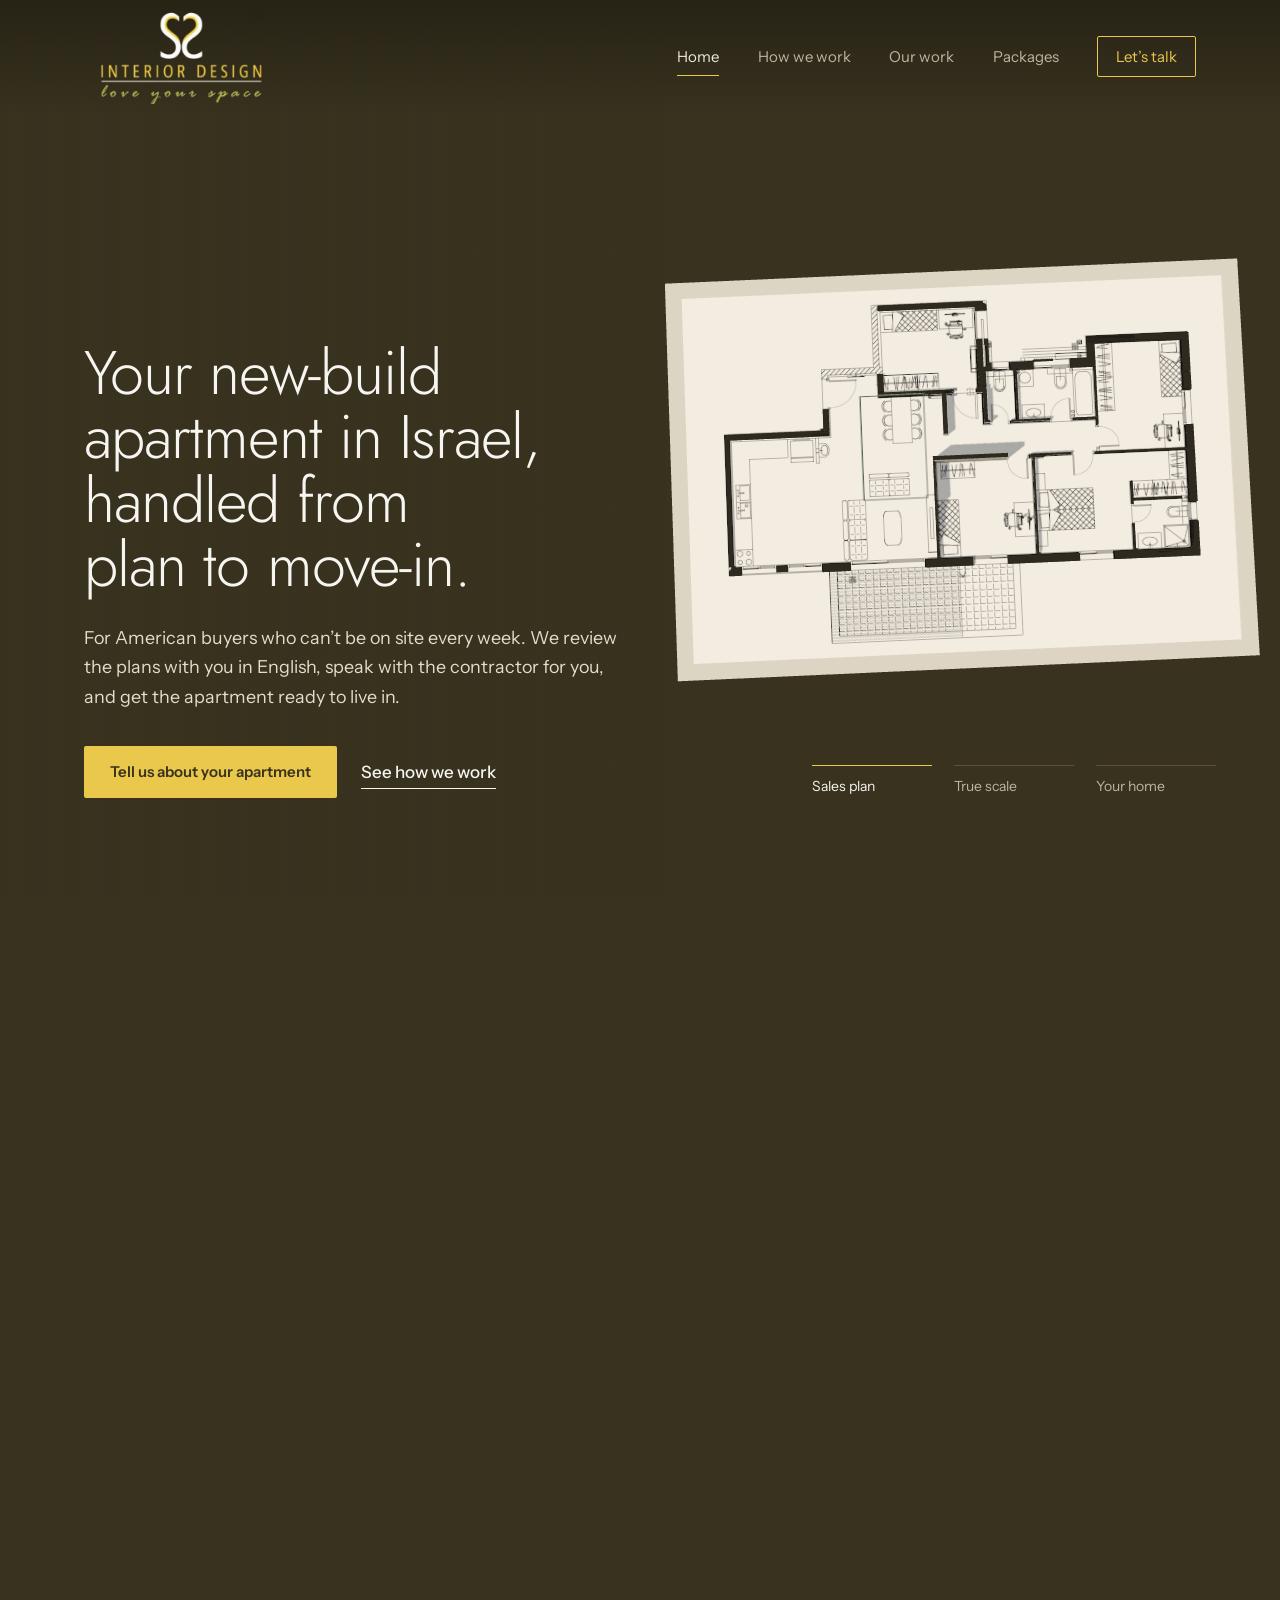
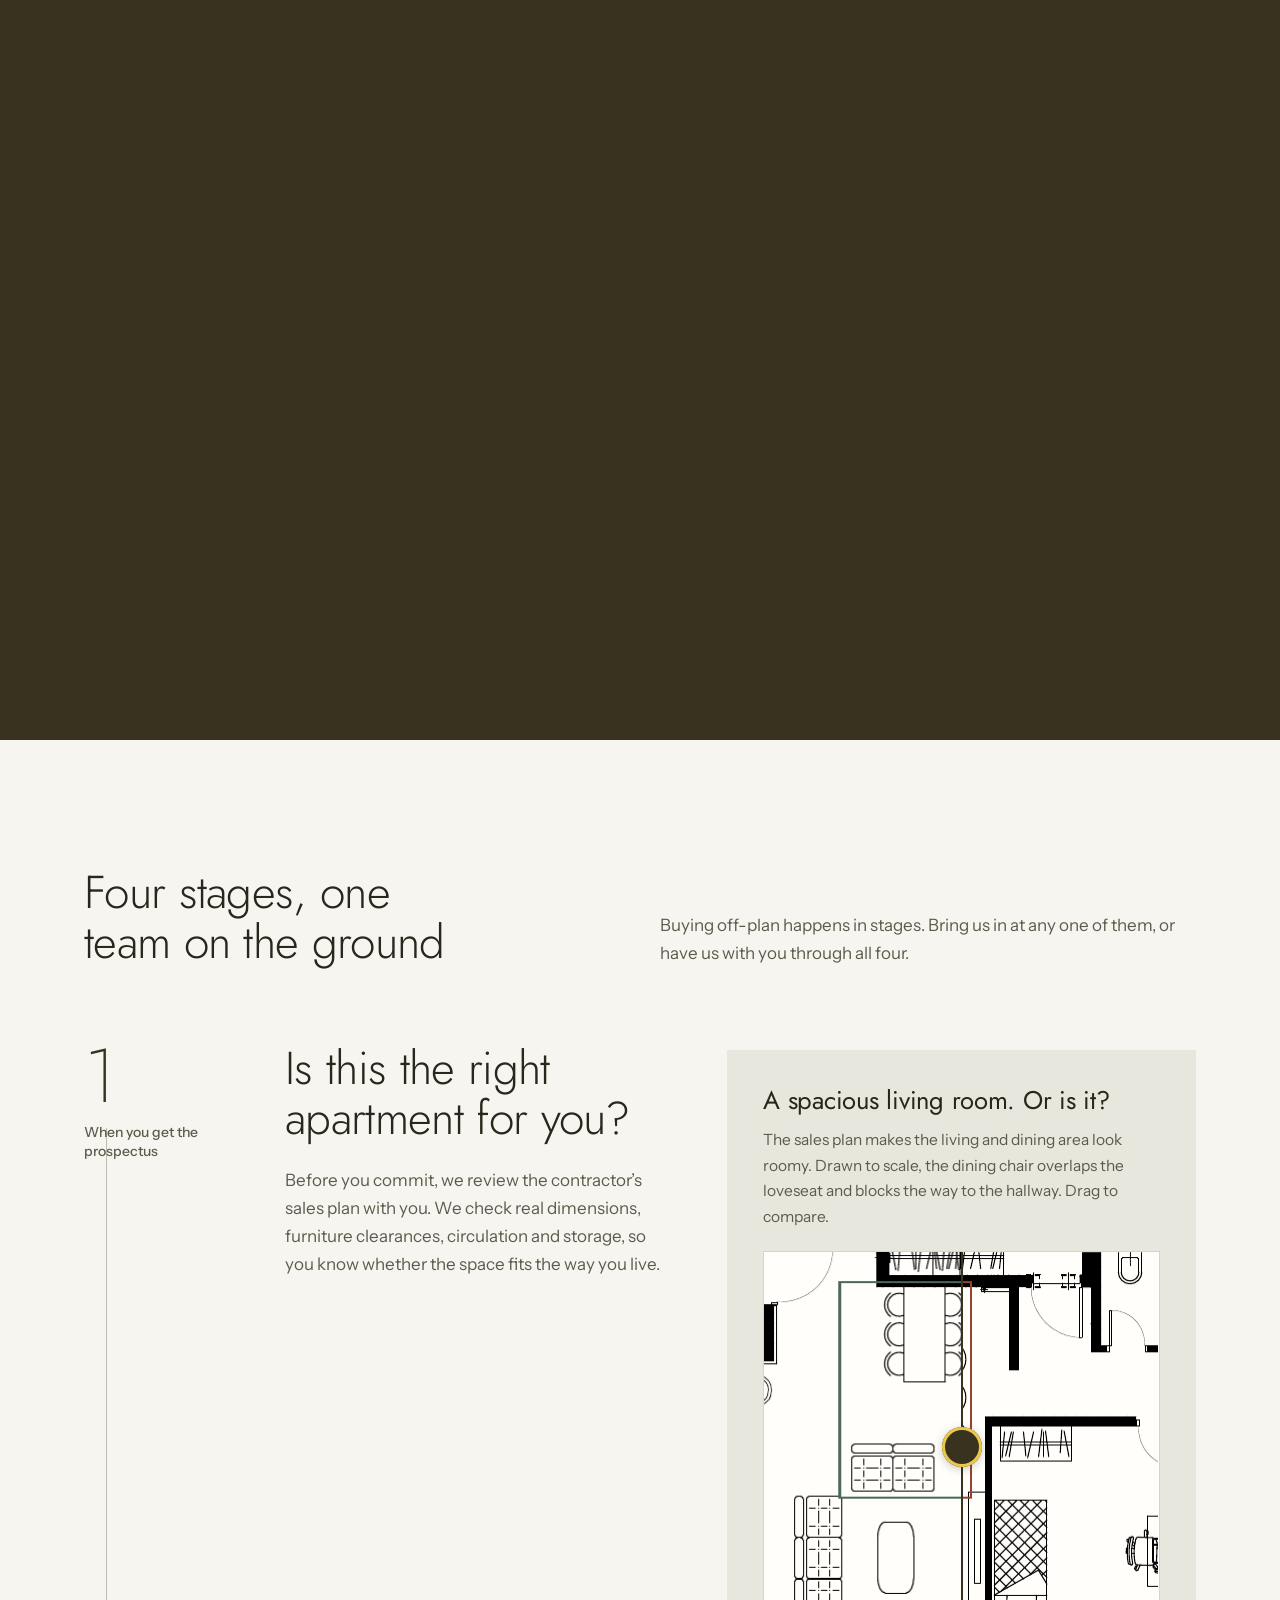
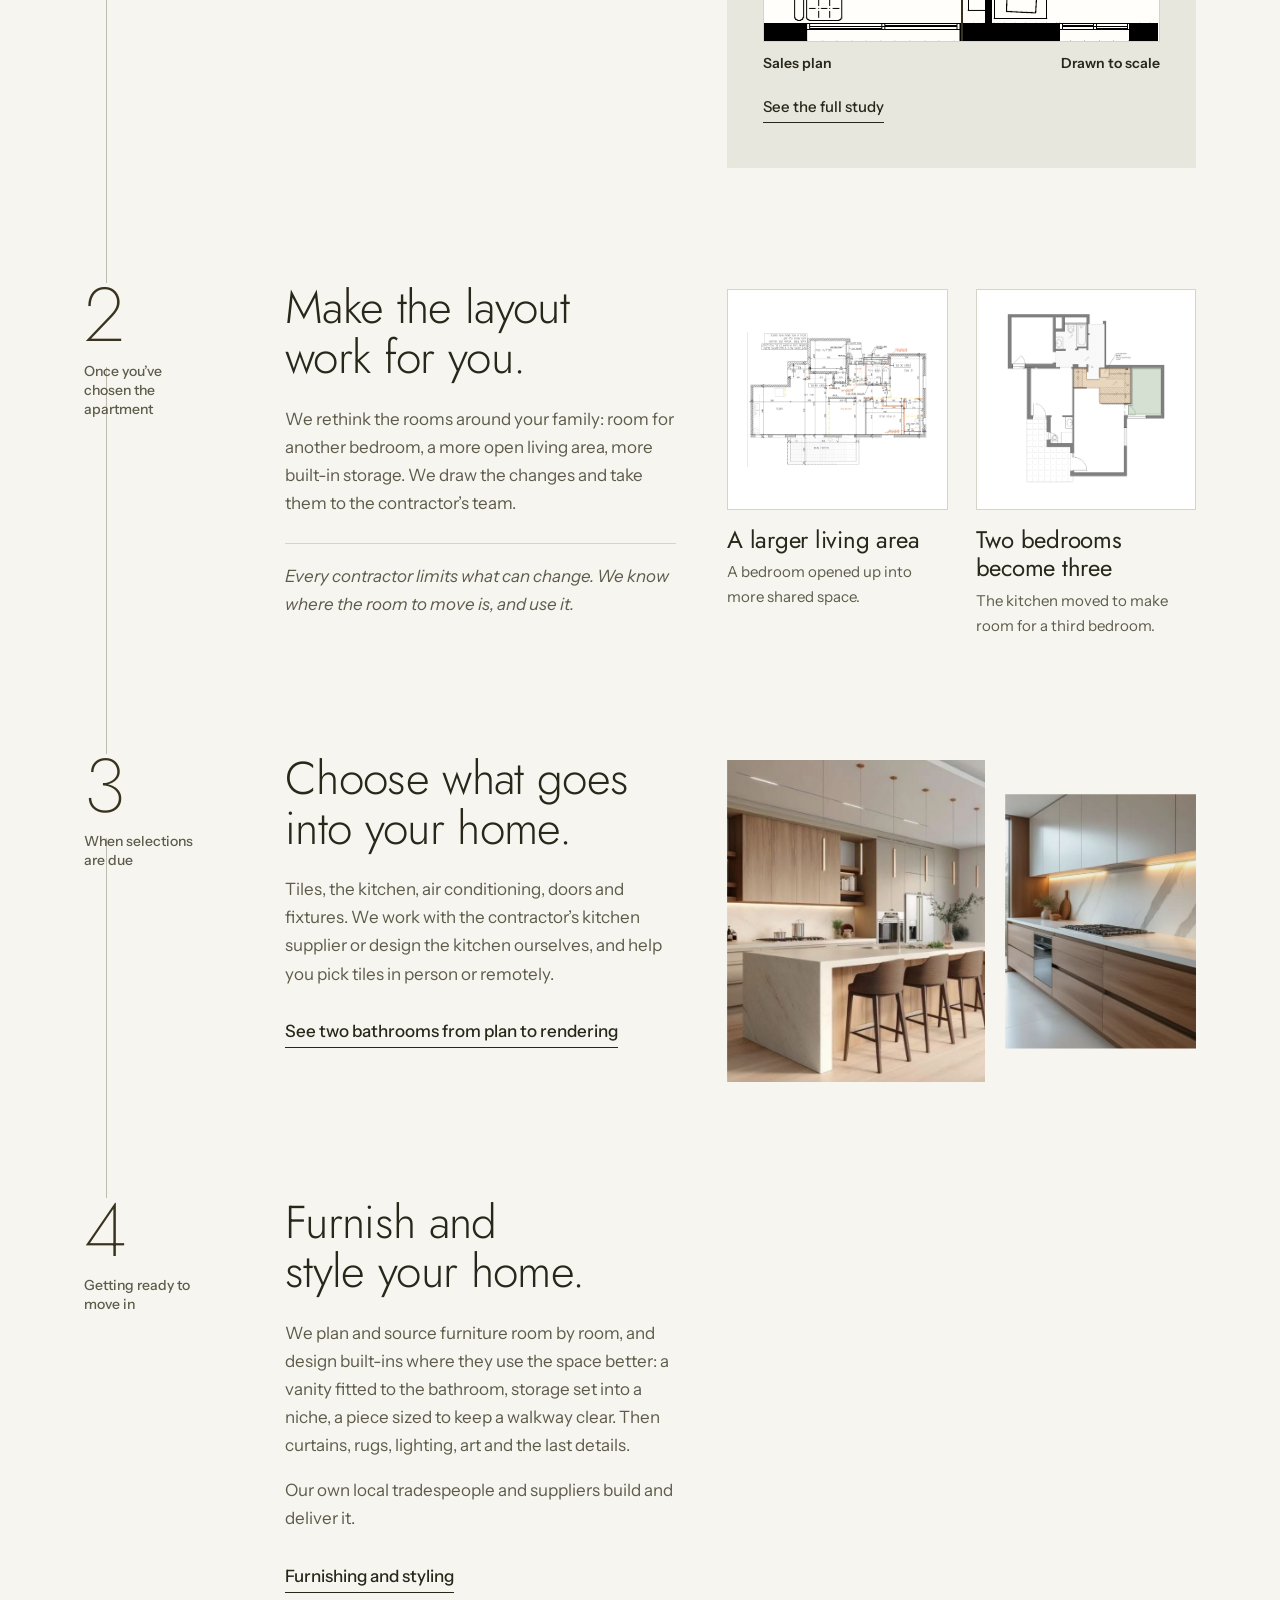
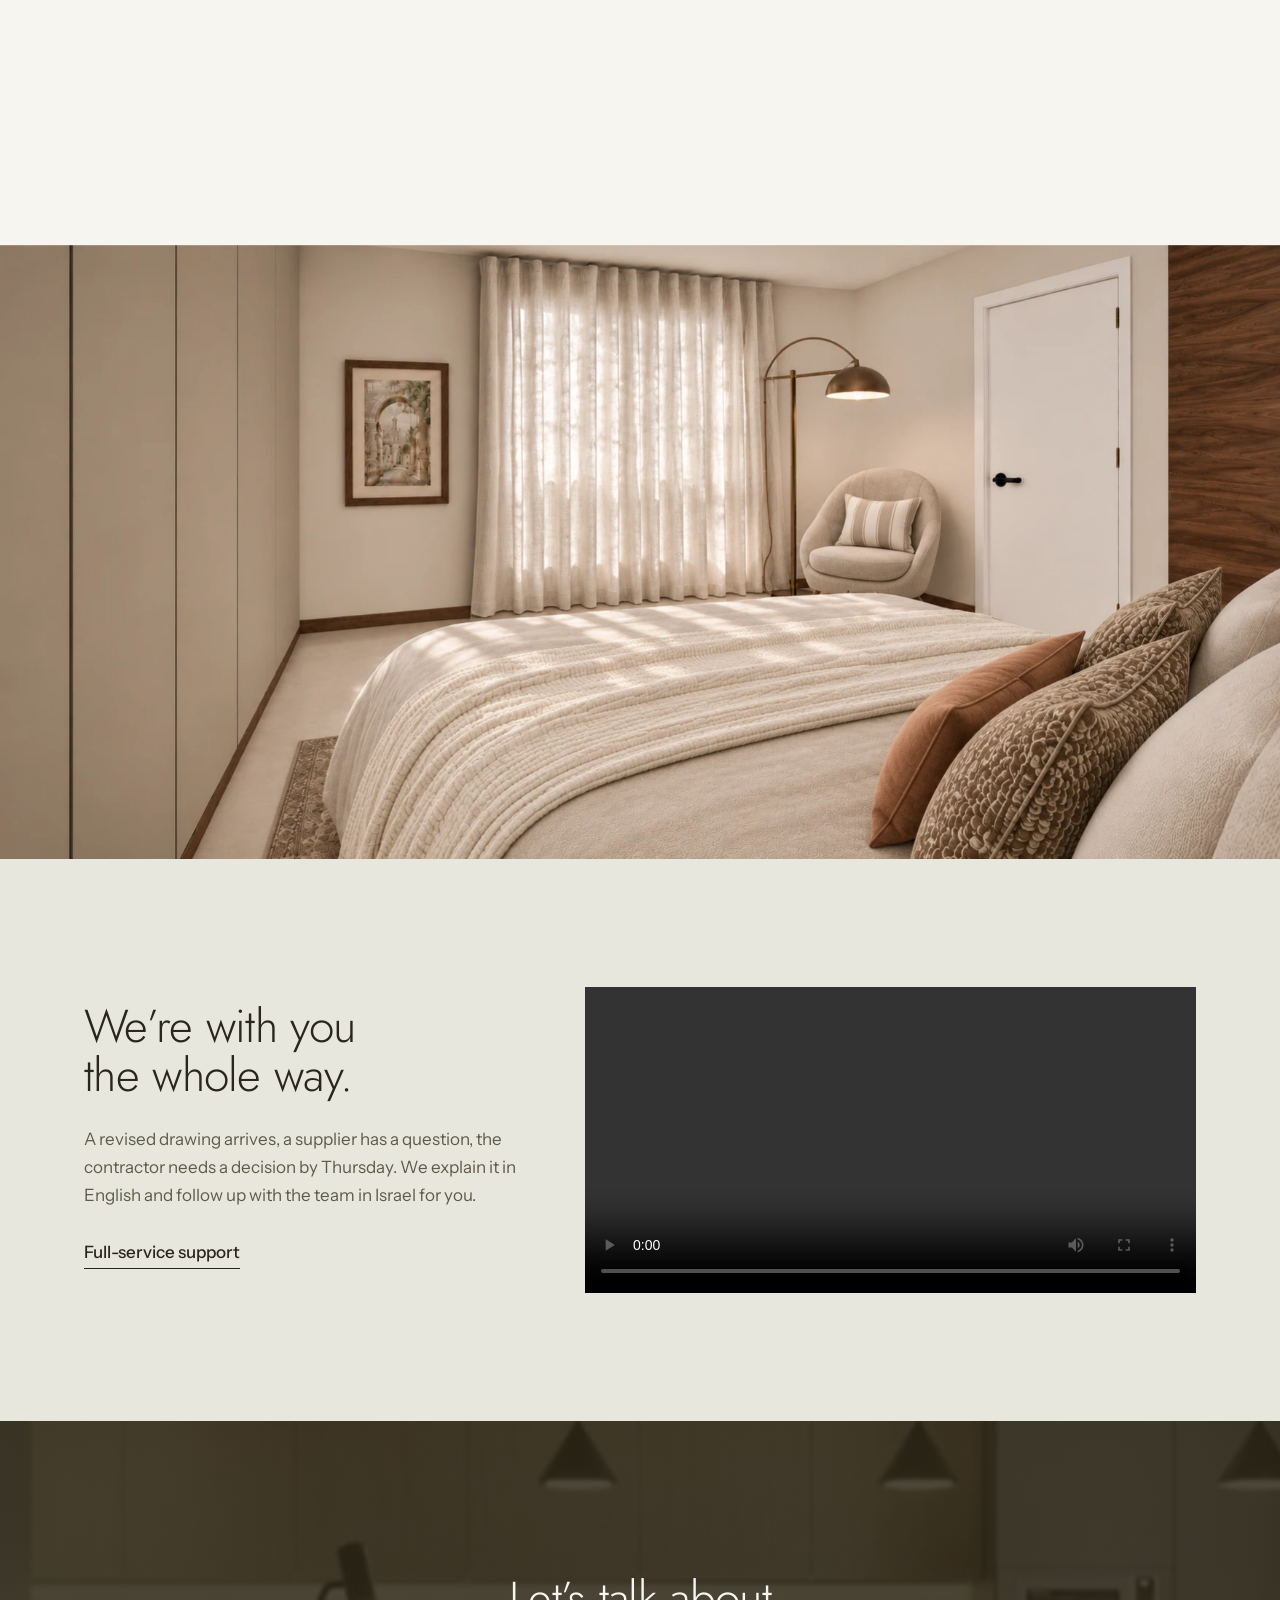
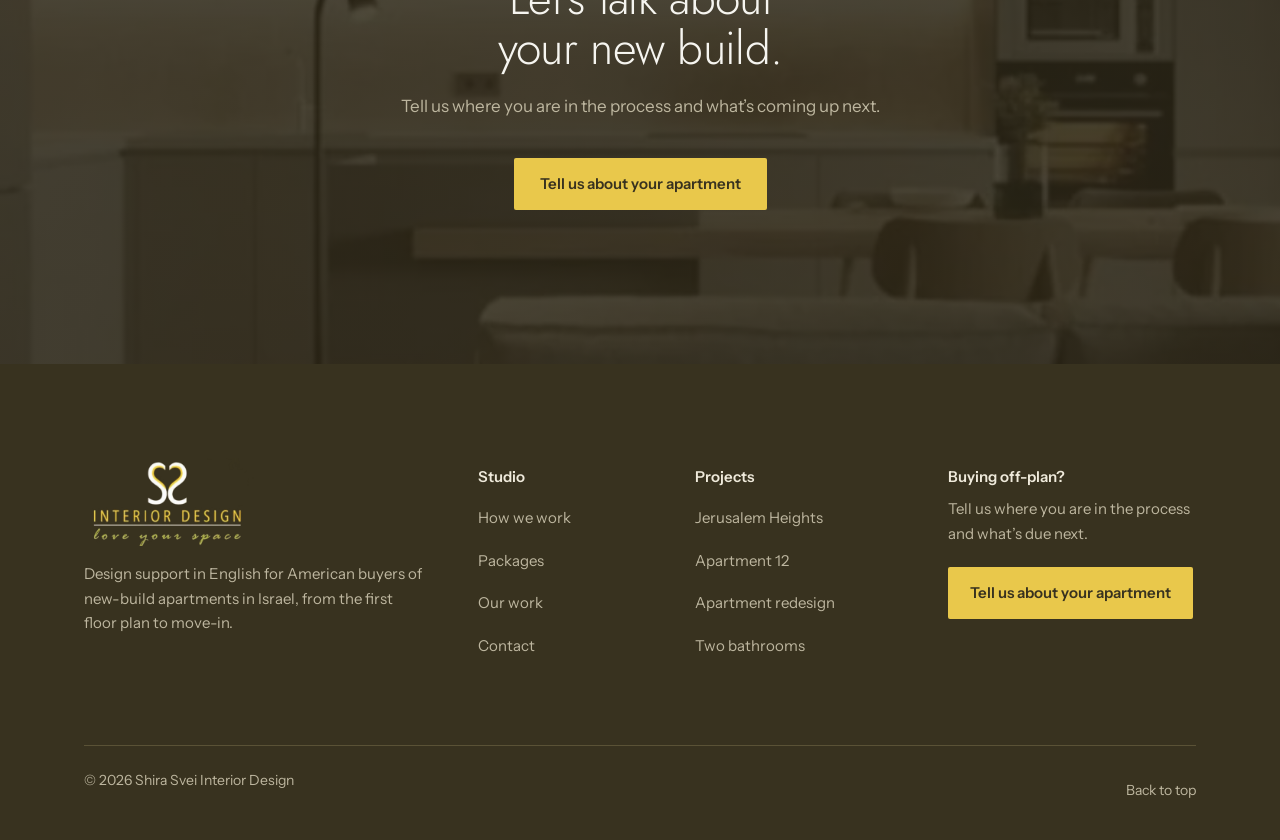
==== commit bb3d2ae5: "Remove smooth-scroll library and shorten 3D hero Lenis swallowed wheel input on the homepage; native" ====
--- a/site/index.html
+++ b/site/index.html
@@ -186,8 +186,6 @@
 </footer>
 <script src="vendor/gsap.min.js"></script>
 <script src="vendor/ScrollTrigger.min.js"></script>
-<script src="vendor/lenis.min.js"></script>
-<script src="js/smooth.js"></script>
 <script src="js/site.js"></script>
 <script type="module" src="js/hero3d.js"></script>
 </body>
--- a/site/css/site.css
+++ b/site/css/site.css
@@ -198,7 +198,7 @@
 .hero3d .lede{color:#e3ddcb;font-size:clamp(17px,1.4vw,19px);margin:26px 0 34px;max-width:46ch}
 .hero3d .link{color:var(--paper)}
 .hero3d-steps{display:none}
-.hero3d.is-3d{height:330svh}
+.hero3d.is-3d{height:260svh}
 .hero3d.is-3d .hero3d-stage{position:sticky;top:0;height:100svh;min-height:0}
 .hero3d.is-3d .hero3d-canvas{display:block}
 .hero3d.is-3d .hero3d-stage::before{content:"";position:absolute;inset:0;z-index:1;pointer-events:none;background:linear-gradient(90deg,rgba(56,50,31,.92) 0%,rgba(56,50,31,.7) 34%,rgba(56,50,31,0) 52%)}
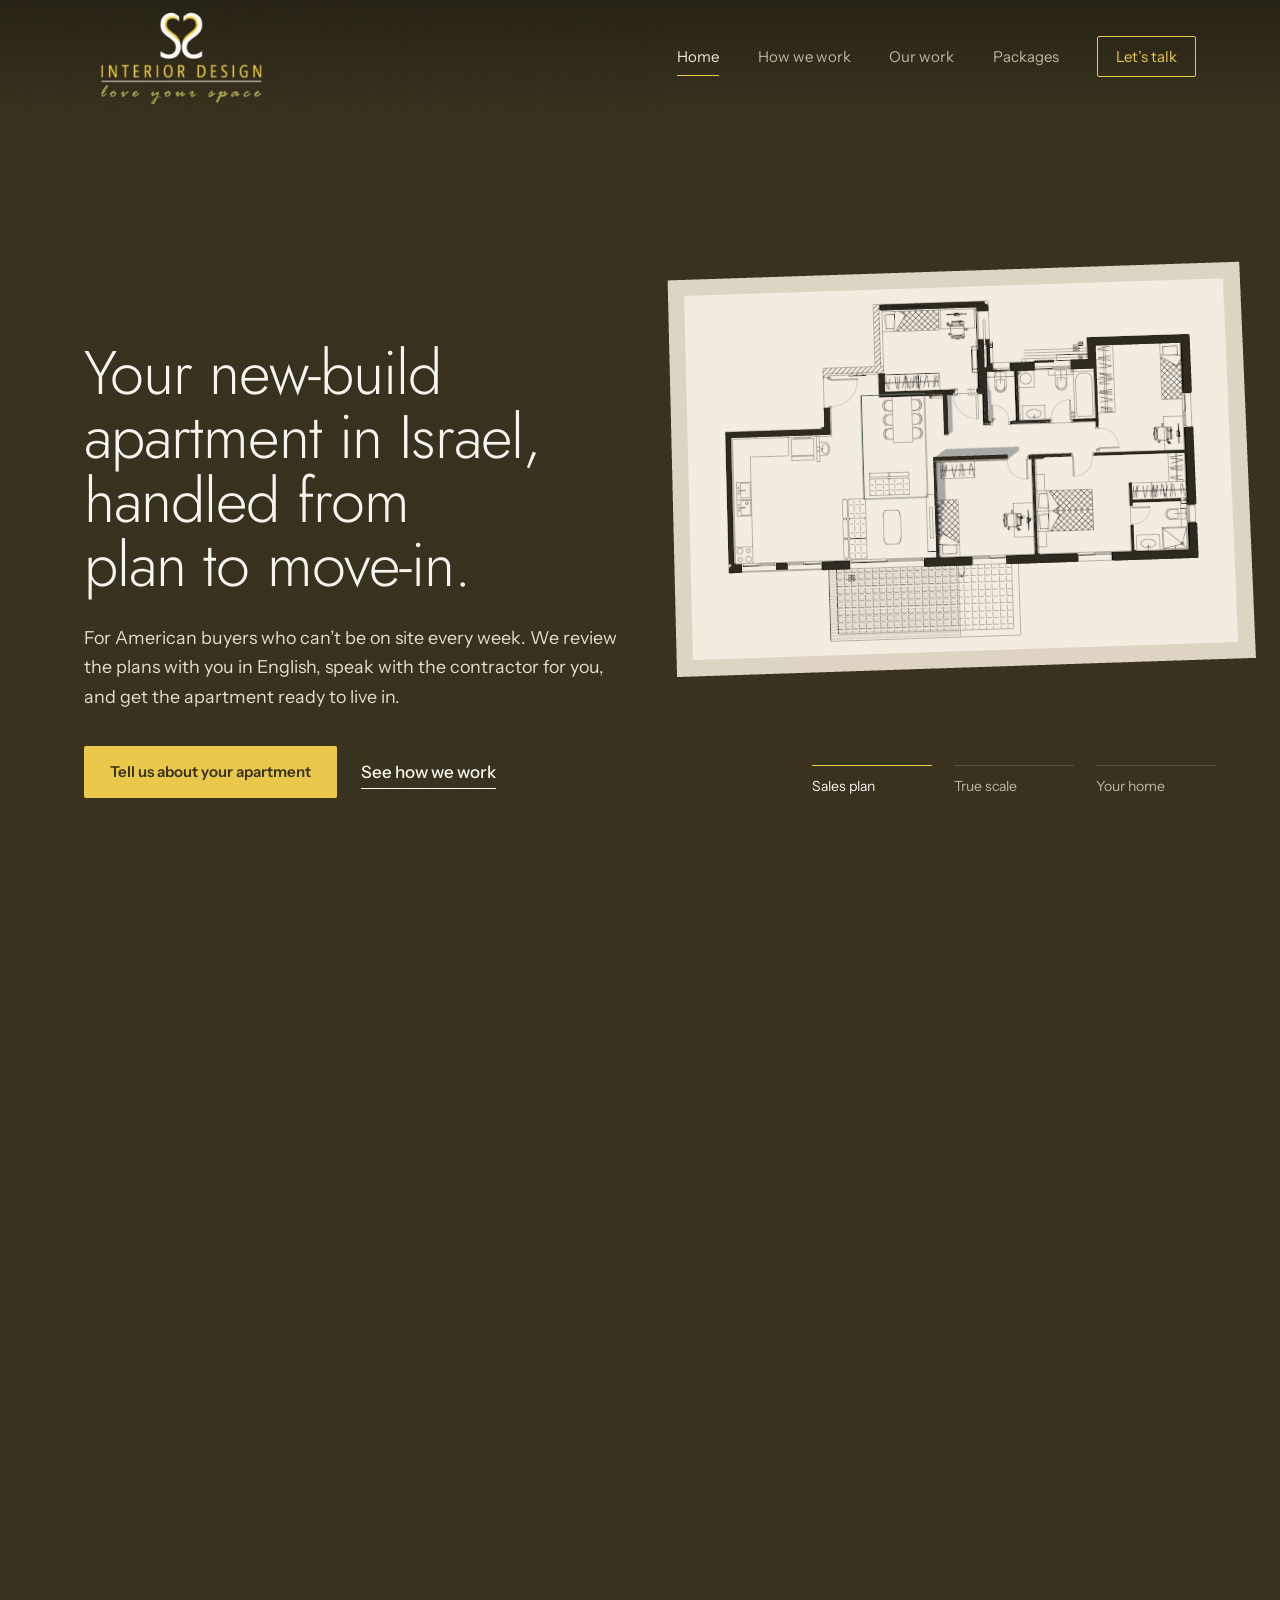
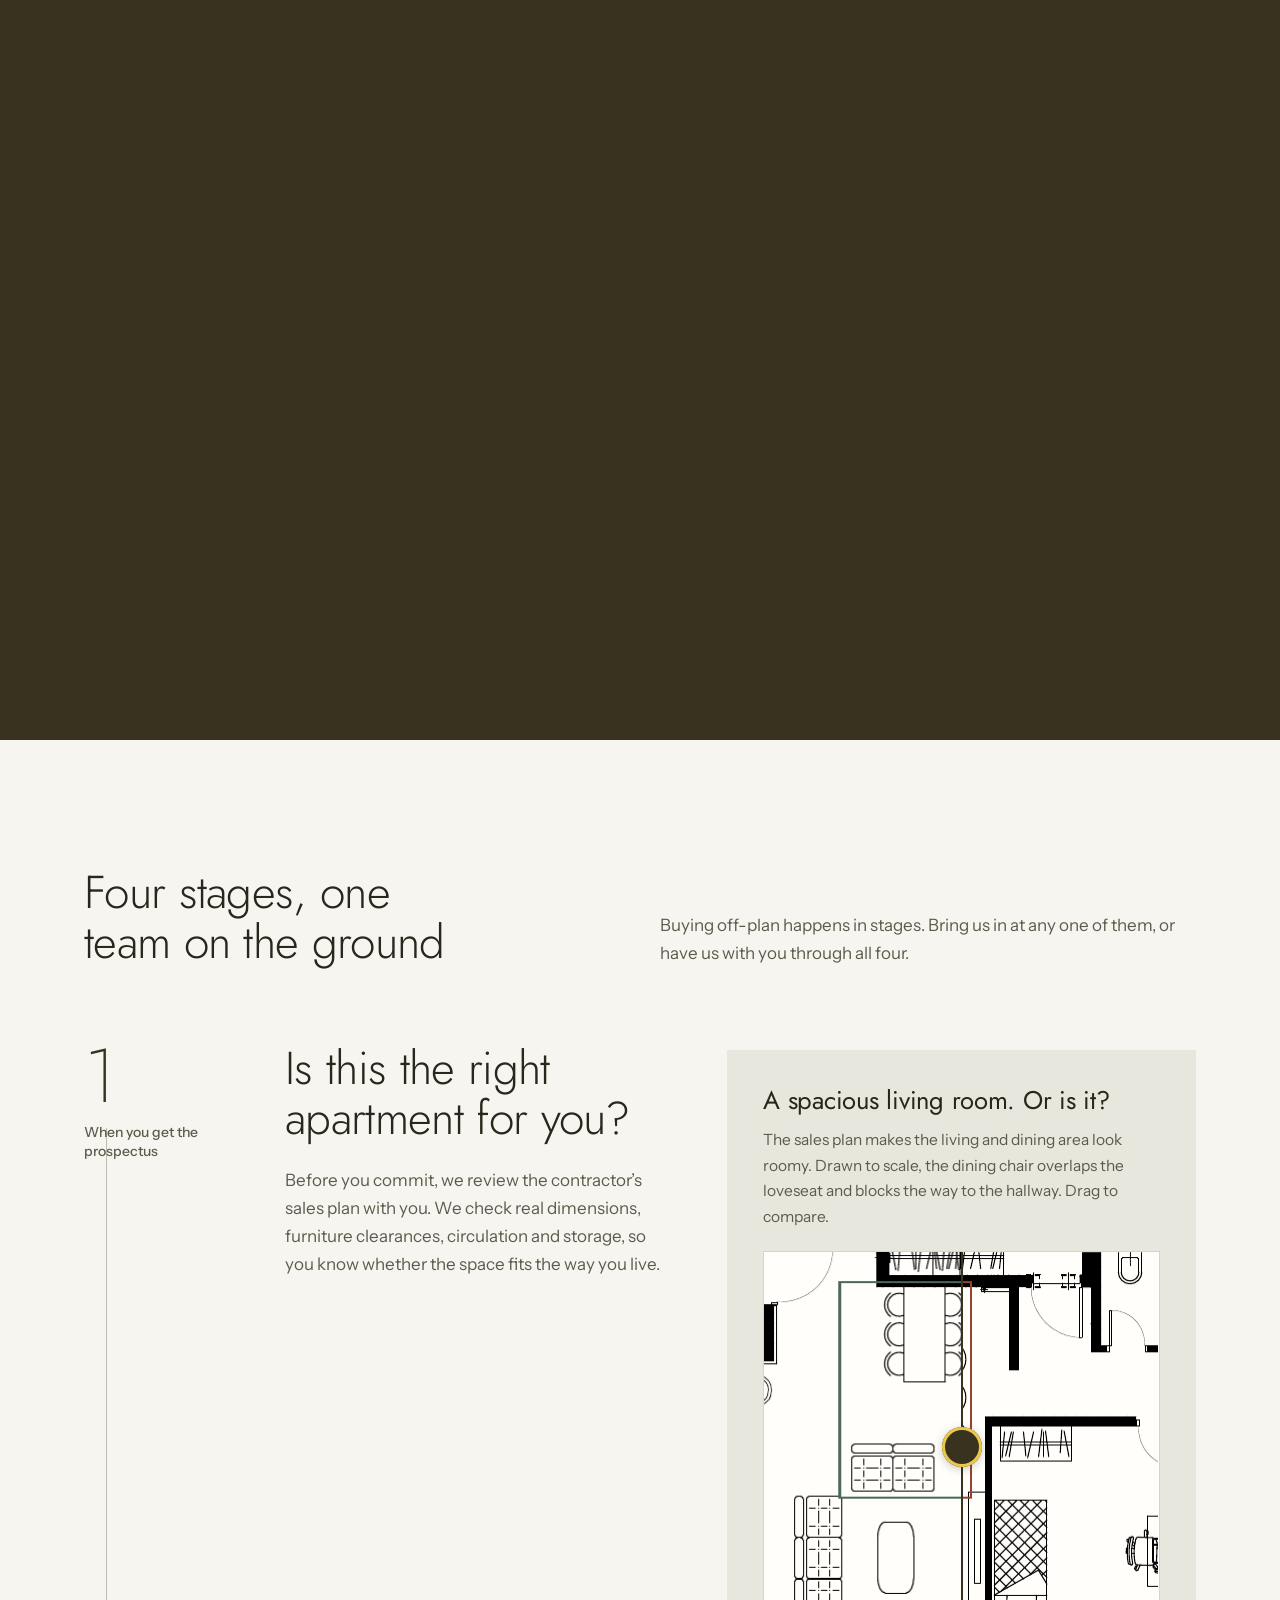
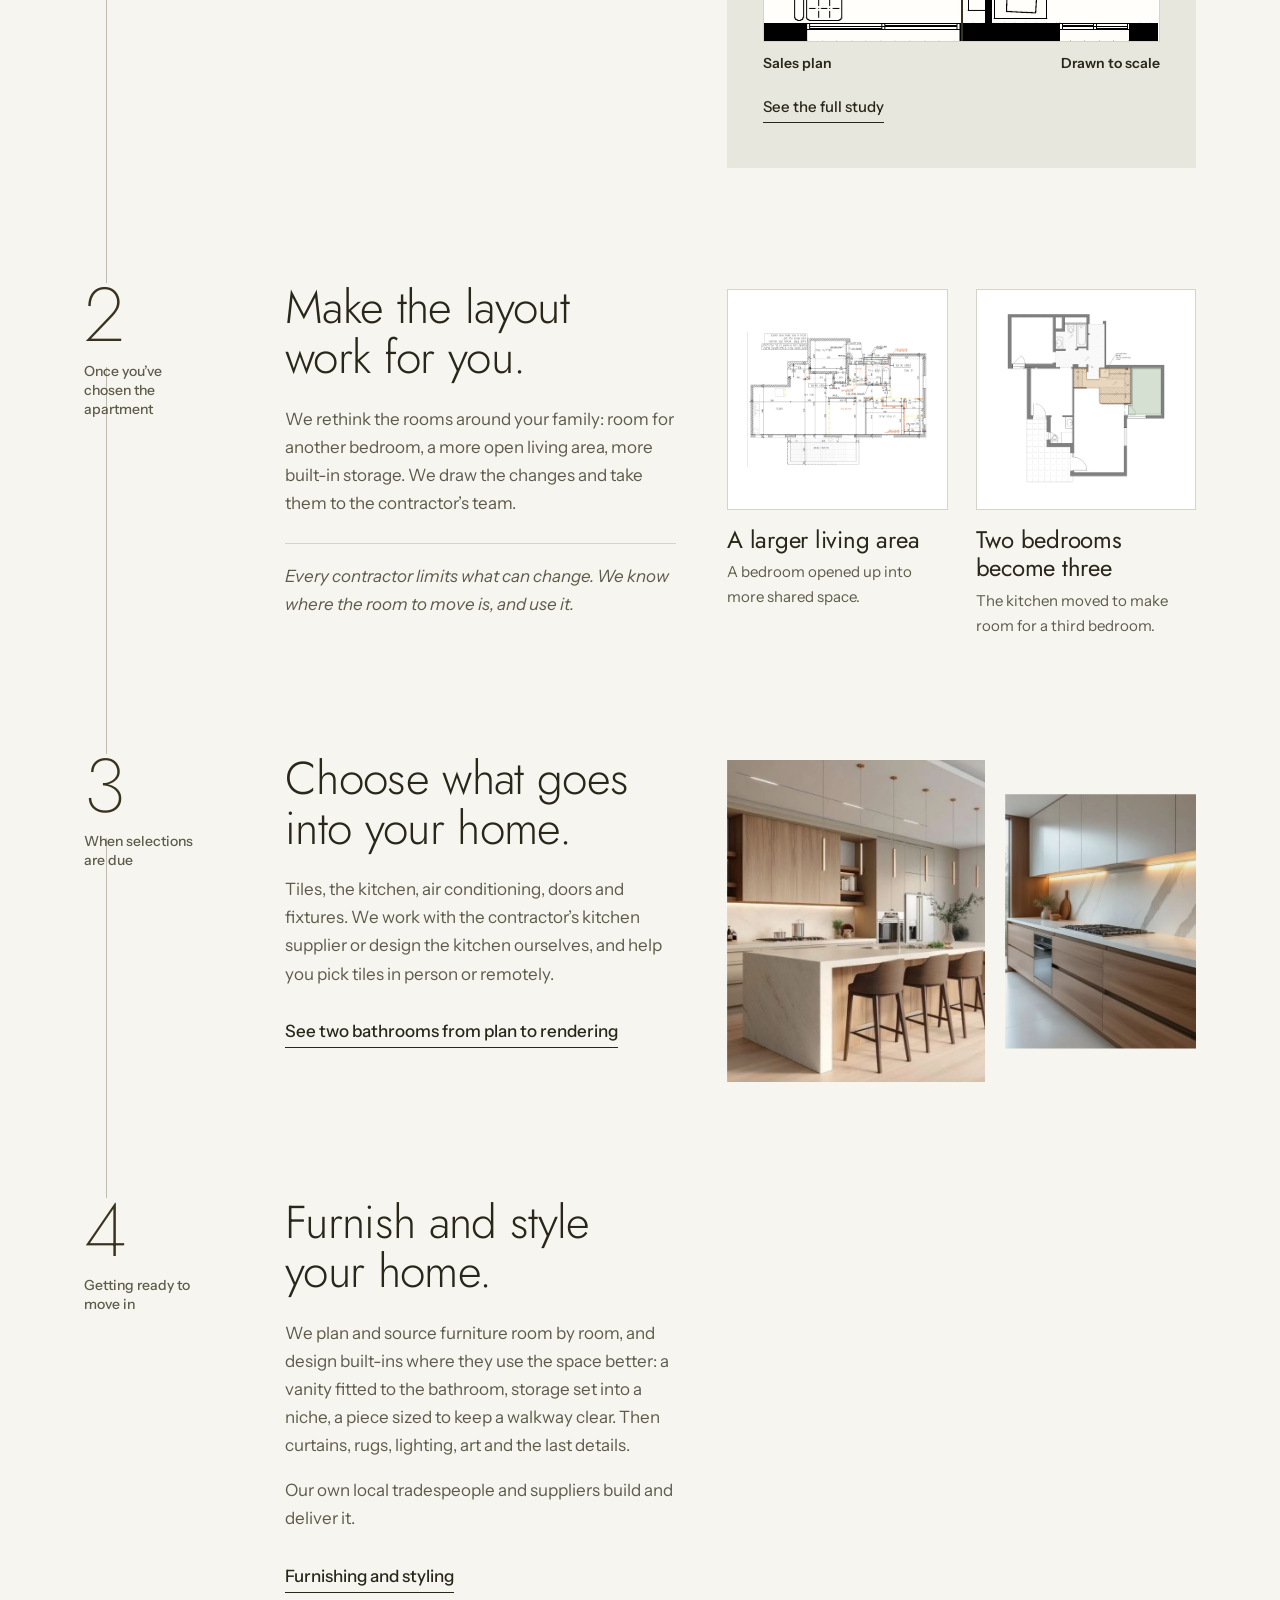
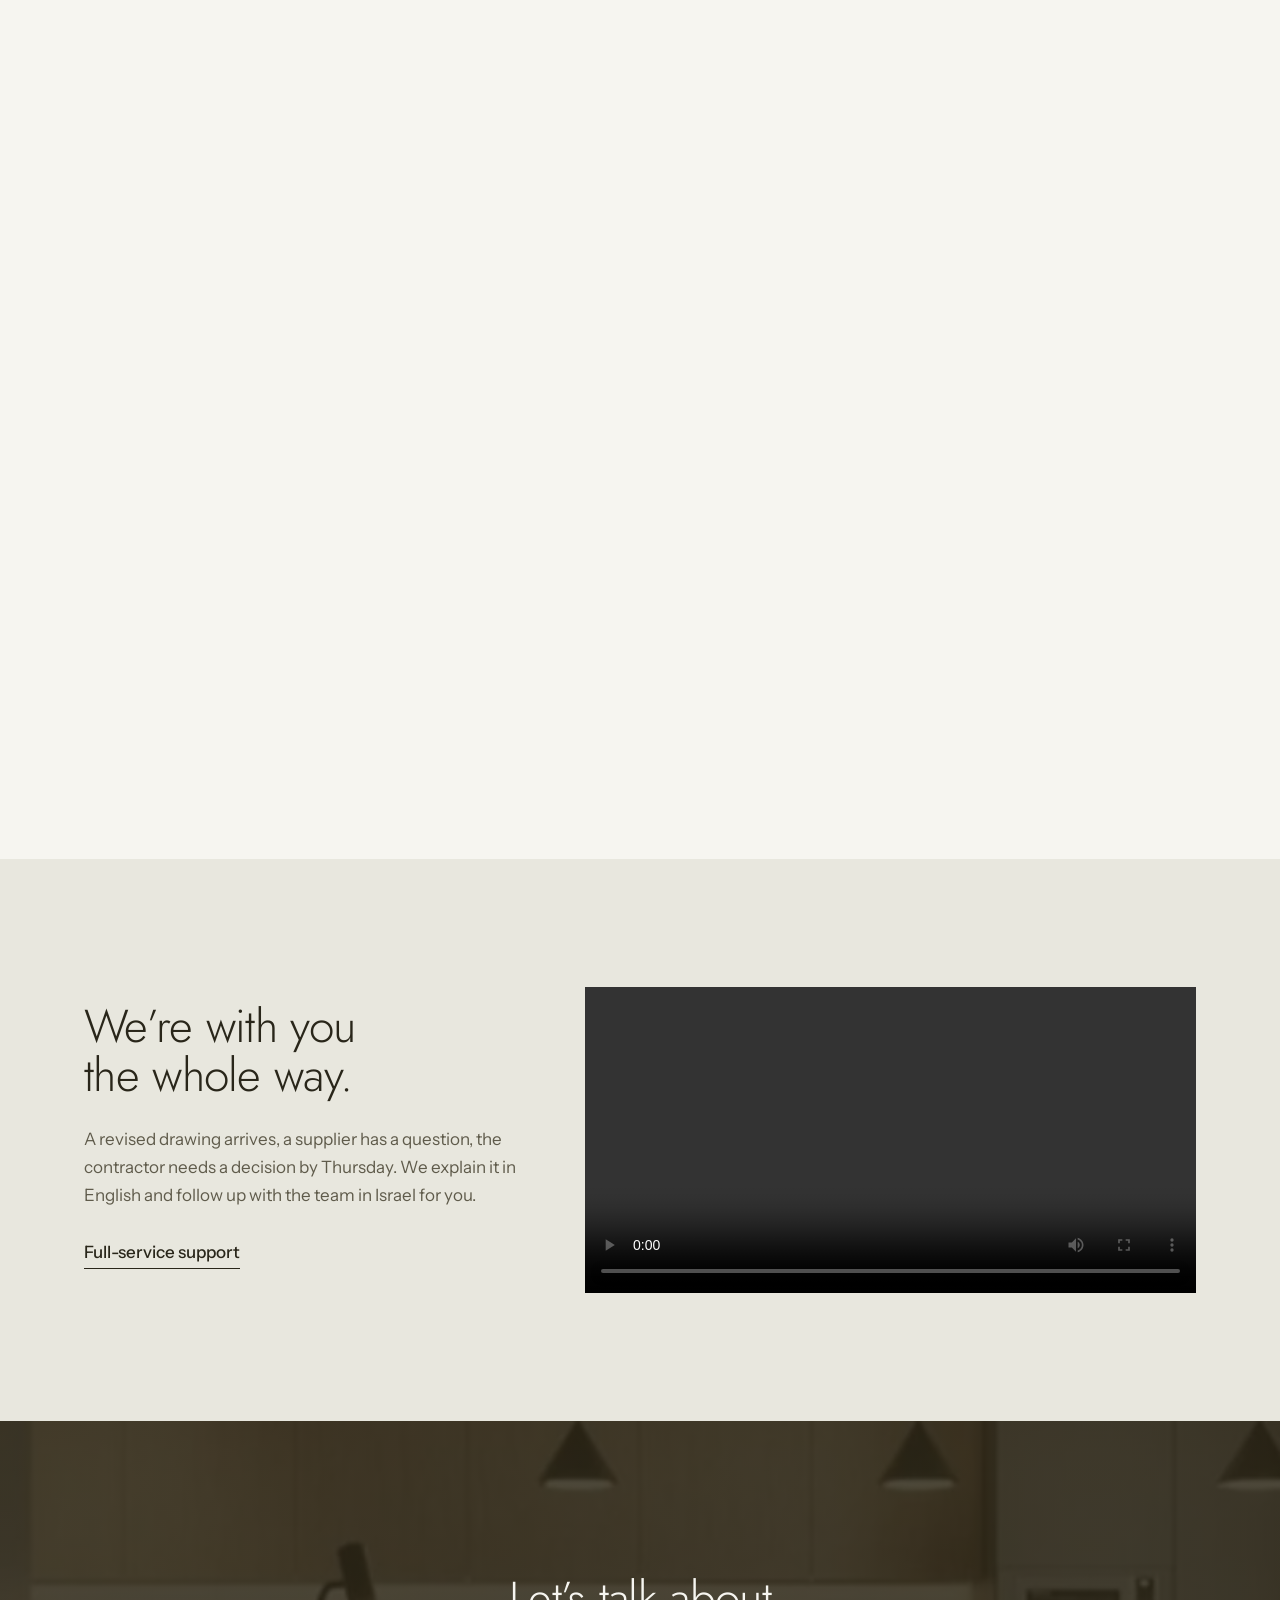
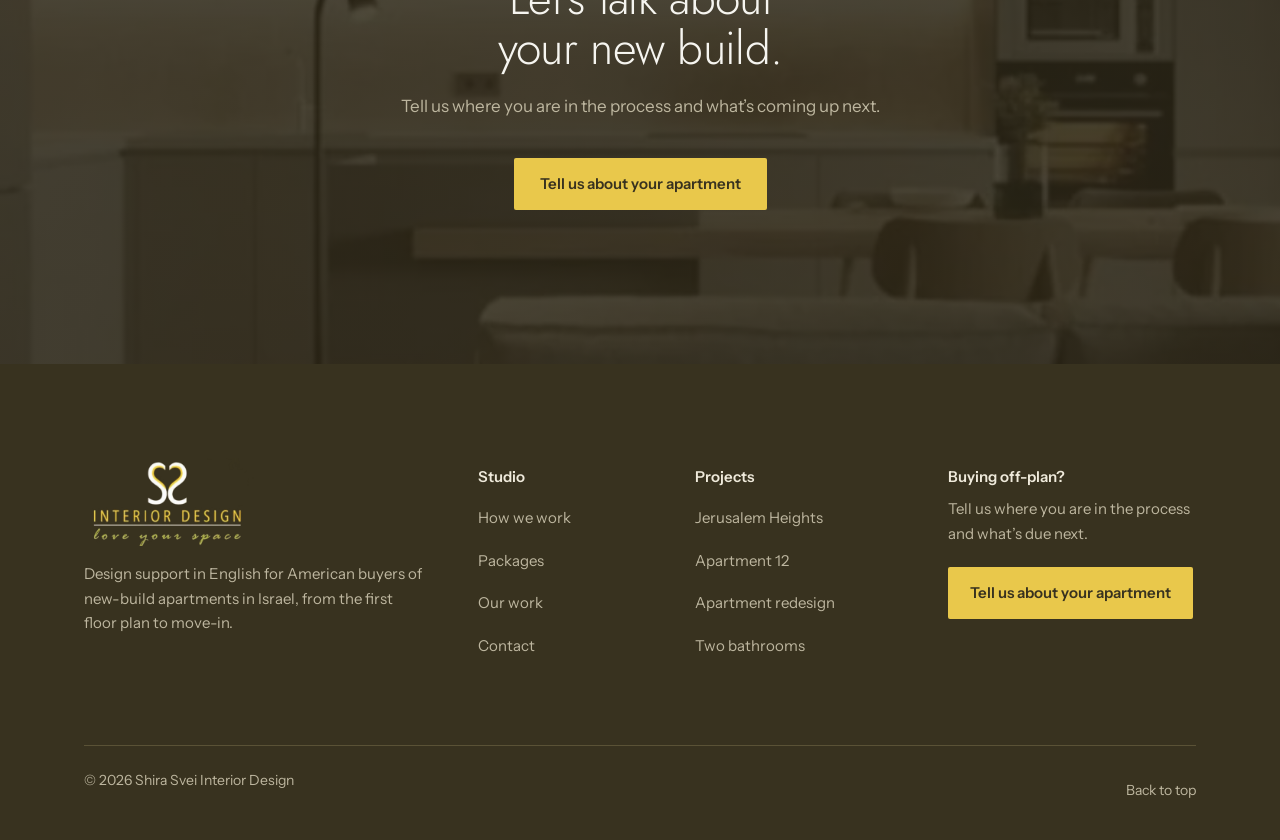
==== commit 2f50c397: "Add line-reveal headings, in-frame parallax, project morph and next-project links Ideas adapted from" ====
--- a/site/index.html
+++ b/site/index.html
@@ -131,7 +131,7 @@
   </div>
 </section>
 
-<div class="band"><img class="reveal" src="img/primary-bedroom-linen.webp" alt="Bedroom with linen curtains, fitted wardrobes and a reading chair" width="1756" height="895" loading="lazy"></div>
+<div class="band"><img class="reveal" data-parallax src="img/primary-bedroom-linen.webp" alt="Bedroom with linen curtains, fitted wardrobes and a reading chair" width="1756" height="895" loading="lazy"></div>
 
 <section class="section stone film">
   <div class="wrap split">
--- a/site/css/site.css
+++ b/site/css/site.css
@@ -92,12 +92,12 @@
 .page-hero .wrap{display:grid;grid-template-columns:minmax(0,7fr) minmax(0,5fr);gap:clamp(32px,5vw,80px);align-items:end}
 .page-hero .lede{font-size:clamp(17px,1.4vw,19px);margin:28px 0 0;max-width:54ch}
 .page-hero.has-photo{padding-bottom:0}
-.hero-visual{align-self:end}
+.hero-visual{align-self:end;overflow:hidden}
 .hero-visual img{width:100%;aspect-ratio:4/3;object-fit:cover}
 .hero-visual.plan img{object-fit:contain;background:#fff;padding:clamp(10px,1.5vw,18px)}
 .page-hero.has-photo .wrap{align-items:stretch}
 .page-hero.has-photo .copy{padding-bottom:clamp(56px,8vw,112px)}
-.hero-photo{position:relative;min-height:380px}
+.hero-photo{position:relative;min-height:380px;overflow:hidden}
 .hero-photo img{position:absolute;inset:0;width:100%;height:100%;object-fit:cover}
 .hero-photo::before{content:"";position:absolute;left:-18px;top:0;bottom:0;width:1px;background:var(--brass);transform-origin:top;animation:draw 1.1s .3s cubic-bezier(.6,0,.2,1) both}
 .crumb{font-size:14px;margin:0 0 28px;color:var(--on-dark-muted)}
@@ -410,3 +410,22 @@
 .faq summary:hover{color:var(--olive-2)}
 .faq details p{color:var(--muted);margin:-6px 0 24px;max-width:60ch}
 @media (max-width:860px){.faq-wrap{grid-template-columns:1fr}}
+
+/* headings rise line by line */
+h2.lines .ln{display:block;overflow:hidden;padding-bottom:.1em;margin-bottom:-.1em}
+h2.lines .ln>span{display:inline-block;transform:translateY(105%);transition:transform 1.1s cubic-bezier(.16,1,.3,1)}
+h2.lines.in .ln>span{transform:none}
+[data-parallax]{will-change:transform}
+
+/* next project */
+.next-proj{border-top:1px solid var(--stone-line)}
+.next-proj a{display:grid;grid-template-columns:minmax(0,5fr) minmax(0,7fr);gap:clamp(24px,4vw,64px);align-items:center;padding:clamp(56px,7vw,96px) 0;text-decoration:none}
+.next-label{display:block;font-size:15px;font-weight:500;color:var(--muted);margin-bottom:12px}
+.next-title{display:block;font:300 clamp(32px,3.6vw,52px)/1.08 var(--display);letter-spacing:-.015em;color:var(--ink);text-wrap:balance;background:linear-gradient(var(--brass),var(--brass)) 0 100%/0 2px no-repeat;transition:background-size .5s cubic-bezier(.16,1,.3,1)}
+.next-kind{display:block;margin-top:14px;color:var(--muted);font-size:15px}
+.next-img{display:block;overflow:hidden;aspect-ratio:16/9;background:#fff}
+.next-img img{width:100%;height:100%;object-fit:cover;transition:transform .8s cubic-bezier(.16,1,.3,1)}
+.next-img.plan img{object-fit:contain;padding:14px}
+.next-proj a:hover .next-img img{transform:scale(1.03)}
+.next-proj a:hover .next-title{background-size:100% 2px}
+@media (max-width:760px){.next-proj a{grid-template-columns:1fr}}
